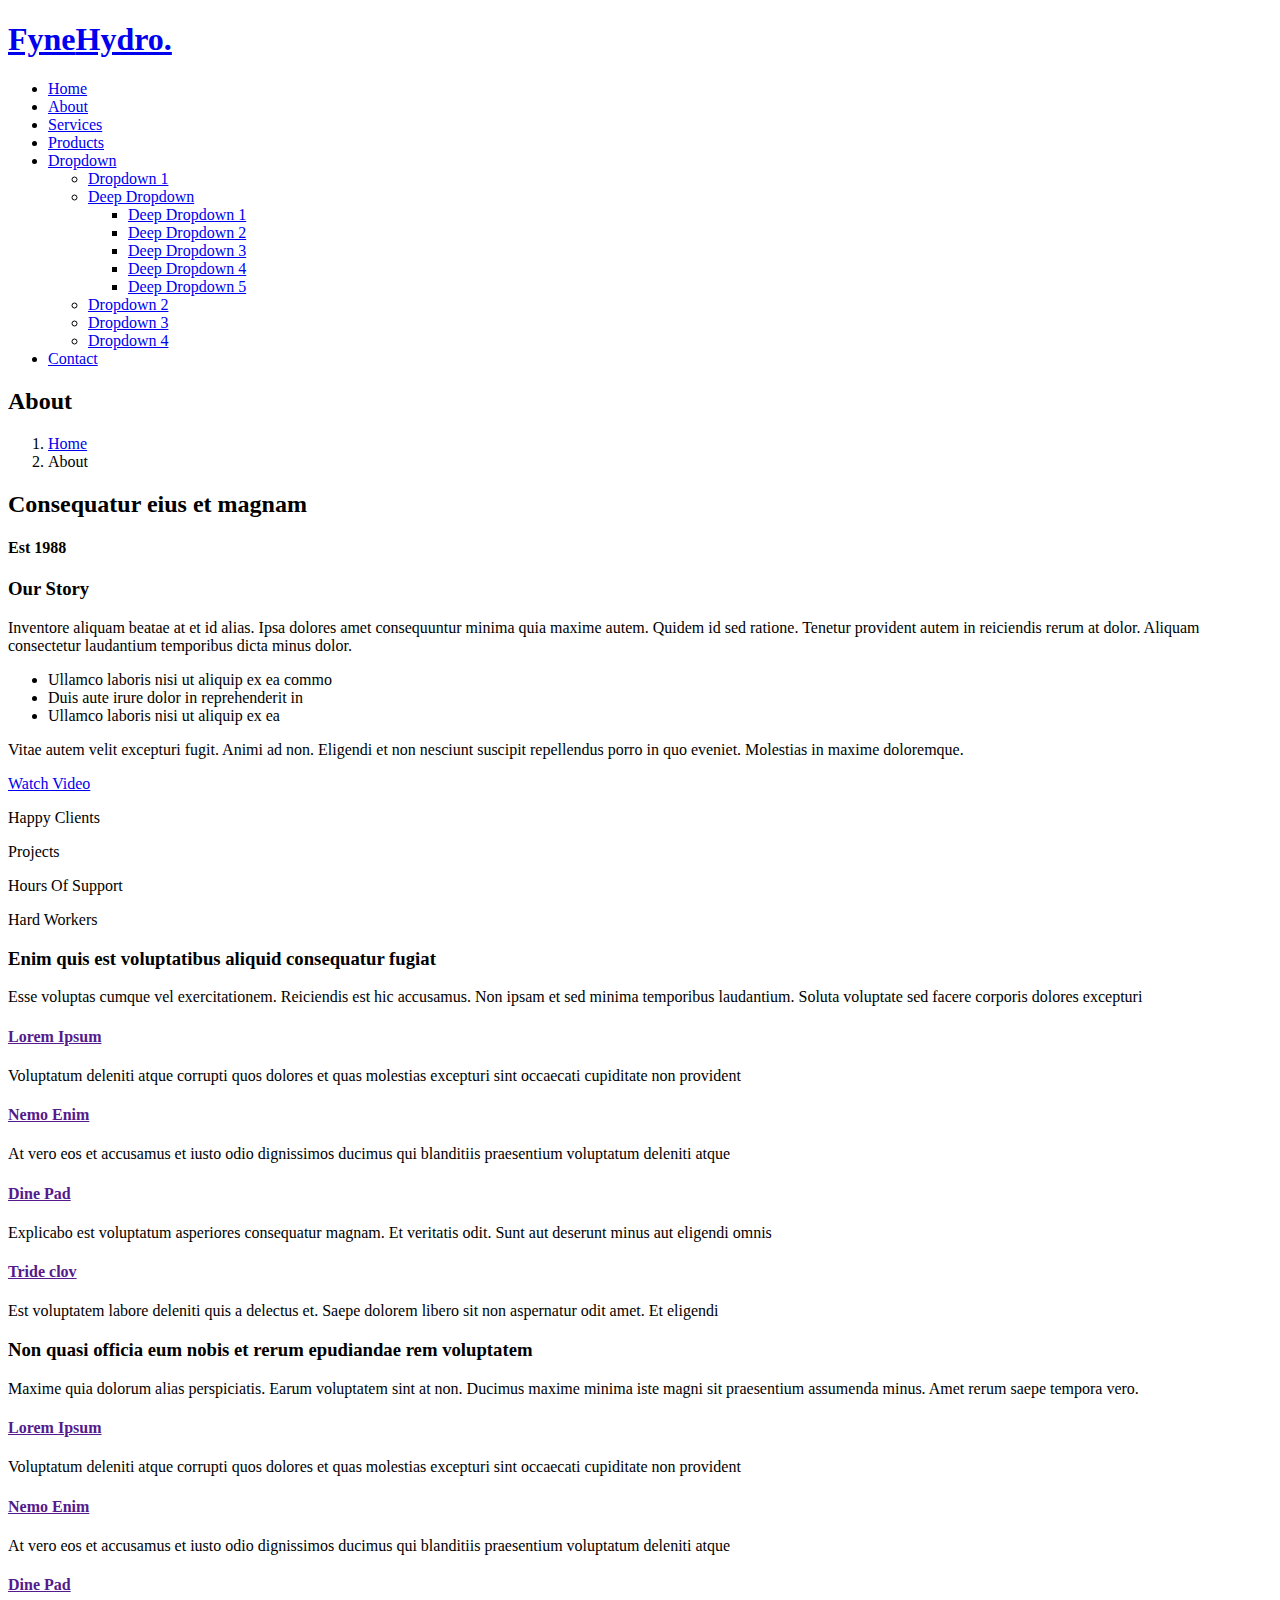
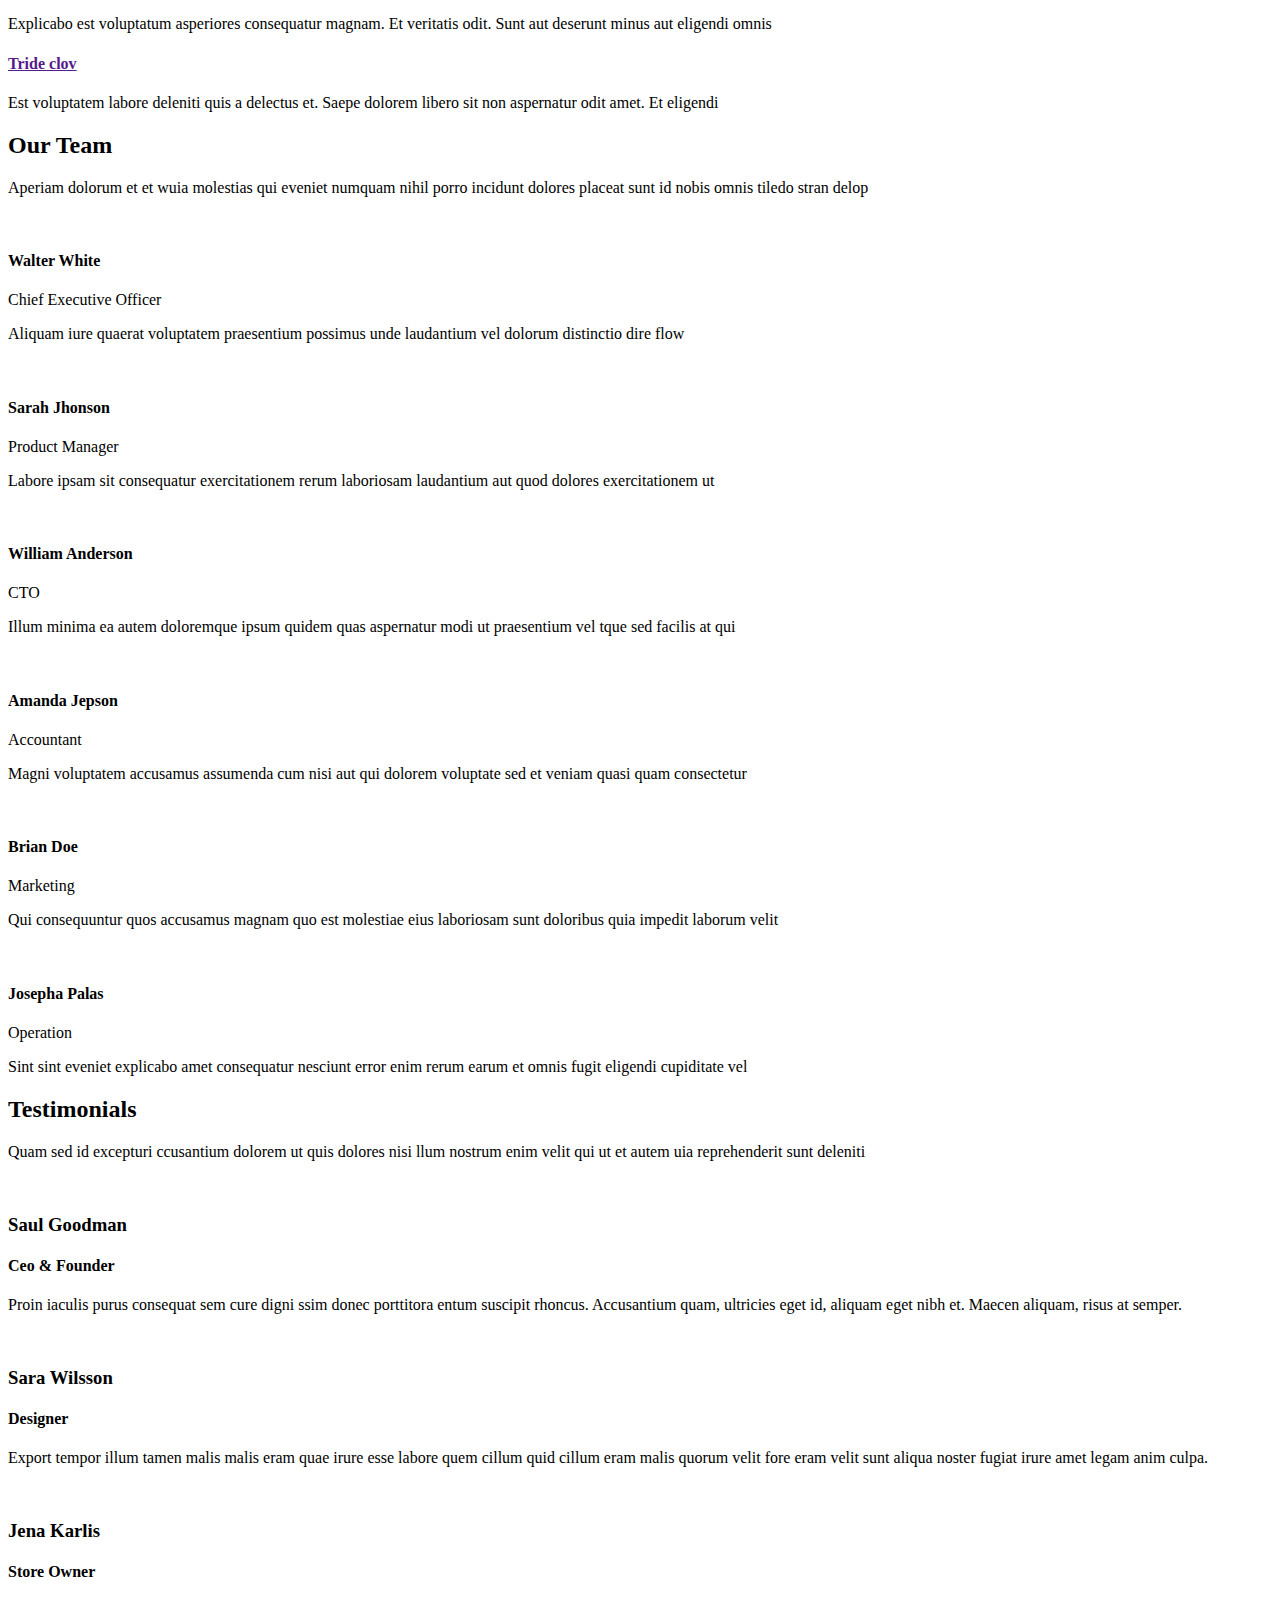
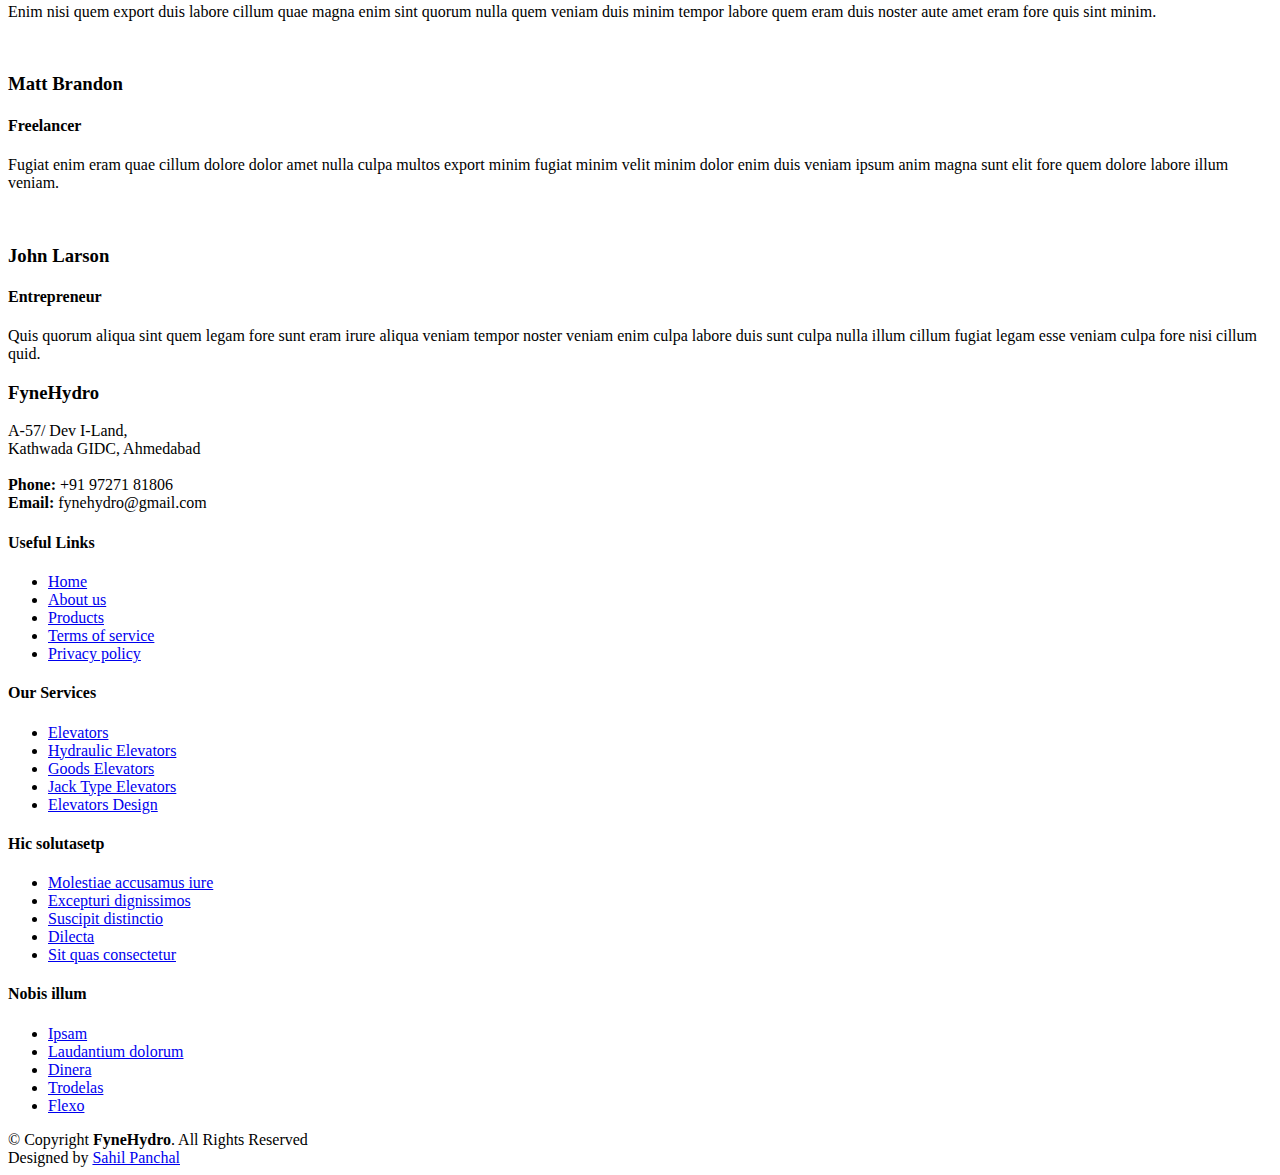
==== about.html @ 953102f5 "Add files via upload" ====
<!DOCTYPE html>
<html lang="en">

<head>
  <meta charset="utf-8">
  <meta content="width=device-width, initial-scale=1.0" name="viewport">

  <title>Fyne Hydro Machinery - About</title>
  <meta content="" name="description">
  <meta content="" name="keywords">

  <!-- Favicons -->
  <link href="assets/img/favicon.png" rel="icon">
  <link href="assets/img/apple-touch-icon.png" rel="apple-touch-icon">

  <!-- Google Fonts -->
  <link rel="preconnect" href="https://fonts.googleapis.com">
  <link rel="preconnect" href="https://fonts.gstatic.com" crossorigin>
  <link href="https://fonts.googleapis.com/css2?family=Open+Sans:ital,wght@0,300;0,400;0,500;0,600;0,700;1,300;1,400;1,600;1,700&family=Roboto:ital,wght@0,300;0,400;0,500;0,600;0,700;1,300;1,400;1,500;1,600;1,700&family=Work+Sans:ital,wght@0,300;0,400;0,500;0,600;0,700;1,300;1,400;1,500;1,600;1,700&display=swap" rel="stylesheet">

  <!-- Vendor CSS Files -->
  <link href="assets/vendor/bootstrap/css/bootstrap.min.css" rel="stylesheet">
  <link href="assets/vendor/bootstrap-icons/bootstrap-icons.css" rel="stylesheet">
  <link href="assets/vendor/fontawesome-free/css/all.min.css" rel="stylesheet">
  <link href="assets/vendor/aos/aos.css" rel="stylesheet">
  <link href="assets/vendor/glightbox/css/glightbox.min.css" rel="stylesheet">
  <link href="assets/vendor/swiper/swiper-bundle.min.css" rel="stylesheet">

  <!-- Template Main CSS File -->
  <link href="assets/css/main.css" rel="stylesheet">

</head>

<body>

  <!-- ======= Header ======= -->
  <header id="header" class="header d-flex align-items-center">
    <div class="container-fluid container-xl d-flex align-items-center justify-content-between">

      <a href="index.html" class="logo d-flex align-items-center">
        <!-- Uncomment the line below if you also wish to use an image logo -->
        <!-- <img src="assets/img/logo.png" alt=""> -->
        <h1>Fyne<span>Hydro.</span></h1>
      </a>

      <i class="mobile-nav-toggle mobile-nav-show bi bi-list"></i>
      <i class="mobile-nav-toggle mobile-nav-hide d-none bi bi-x"></i>
      <nav id="navbar" class="navbar">
        <ul>
          <li><a href="index.html">Home</a></li>
          <li><a href="about.html" class="active">About</a></li>
          <li><a href="services.html">Services</a></li>
          <li><a href="products.html">Products</a></li>
          <!-- <li><a href="blog.html">Blog</a></li> -->
          <li class="dropdown"><a href="#"><span>Dropdown</span> <i class="bi bi-chevron-down dropdown-indicator"></i></a>
            <ul>
              <li><a href="#">Dropdown 1</a></li>
              <li class="dropdown"><a href="#"><span>Deep Dropdown</span> <i class="bi bi-chevron-down dropdown-indicator"></i></a>
                <ul>
                  <li><a href="#">Deep Dropdown 1</a></li>
                  <li><a href="#">Deep Dropdown 2</a></li>
                  <li><a href="#">Deep Dropdown 3</a></li>
                  <li><a href="#">Deep Dropdown 4</a></li>
                  <li><a href="#">Deep Dropdown 5</a></li>
                </ul>
              </li>
              <li><a href="#">Dropdown 2</a></li>
              <li><a href="#">Dropdown 3</a></li>
              <li><a href="#">Dropdown 4</a></li>
            </ul>
          </li>
          <li><a href="contact.html">Contact</a></li>
        </ul>
      </nav><!-- .navbar -->

    </div>
  </header><!-- End Header -->

  <main id="main">

    <!-- ======= Breadcrumbs ======= -->
    <div class="breadcrumbs d-flex align-items-center" style="background-image: url('assets/img/breadcrumbs-bg.jpg');">
      <div class="container position-relative d-flex flex-column align-items-center" data-aos="fade">

        <h2>About</h2>
        <ol>
          <li><a href="index.html">Home</a></li>
          <li>About</li>
        </ol>

      </div>
    </div><!-- End Breadcrumbs -->

    <!-- ======= About Section ======= -->
    <section id="about" class="about">
      <div class="container" data-aos="fade-up">

        <div class="row position-relative">

          <div class="col-lg-7 about-img" style="background-image: url(assets/img/about.jpg);"></div>

          <div class="col-lg-7">
            <h2>Consequatur eius et magnam</h2>
            <div class="our-story">
              <h4>Est 1988</h4>
              <h3>Our Story</h3>
              <p>Inventore aliquam beatae at et id alias. Ipsa dolores amet consequuntur minima quia maxime autem. Quidem id sed ratione. Tenetur provident autem in reiciendis rerum at dolor. Aliquam consectetur laudantium temporibus dicta minus dolor.</p>
              <ul>
                <li><i class="bi bi-check-circle"></i> <span>Ullamco laboris nisi ut aliquip ex ea commo</span></li>
                <li><i class="bi bi-check-circle"></i> <span>Duis aute irure dolor in reprehenderit in</span></li>
                <li><i class="bi bi-check-circle"></i> <span>Ullamco laboris nisi ut aliquip ex ea</span></li>
              </ul>
              <p>Vitae autem velit excepturi fugit. Animi ad non. Eligendi et non nesciunt suscipit repellendus porro in quo eveniet. Molestias in maxime doloremque.</p>

              <div class="watch-video d-flex align-items-center position-relative">
                <i class="bi bi-play-circle"></i>
                <a href="https://www.youtube.com/watch?v=LXb3EKWsInQ" class="glightbox stretched-link">Watch Video</a>
              </div>
            </div>
          </div>

        </div>

      </div>
    </section>
    <!-- End About Section -->

    <!-- ======= Stats Counter Section ======= -->
    <section id="stats-counter" class="stats-counter section-bg">
      <div class="container">

        <div class="row gy-4">

          <div class="col-lg-3 col-md-6">
            <div class="stats-item d-flex align-items-center w-100 h-100">
              <i class="bi bi-emoji-smile color-blue flex-shrink-0"></i>
              <div>
                <span data-purecounter-start="0" data-purecounter-end="232" data-purecounter-duration="1" class="purecounter"></span>
                <p>Happy Clients</p>
              </div>
            </div>
          </div><!-- End Stats Item -->

          <div class="col-lg-3 col-md-6">
            <div class="stats-item d-flex align-items-center w-100 h-100">
              <i class="bi bi-journal-richtext color-orange flex-shrink-0"></i>
              <div>
                <span data-purecounter-start="0" data-purecounter-end="521" data-purecounter-duration="1" class="purecounter"></span>
                <p>Projects</p>
              </div>
            </div>
          </div><!-- End Stats Item -->

          <div class="col-lg-3 col-md-6">
            <div class="stats-item d-flex align-items-center w-100 h-100">
              <i class="bi bi-headset color-green flex-shrink-0"></i>
              <div>
                <span data-purecounter-start="0" data-purecounter-end="1463" data-purecounter-duration="1" class="purecounter"></span>
                <p>Hours Of Support</p>
              </div>
            </div>
          </div><!-- End Stats Item -->

          <div class="col-lg-3 col-md-6">
            <div class="stats-item d-flex align-items-center w-100 h-100">
              <i class="bi bi-people color-pink flex-shrink-0"></i>
              <div>
                <span data-purecounter-start="0" data-purecounter-end="15" data-purecounter-duration="1" class="purecounter"></span>
                <p>Hard Workers</p>
              </div>
            </div>
          </div><!-- End Stats Item -->

        </div>

      </div>
    </section><!-- End Stats Counter Section -->

    <!-- ======= Alt Services Section ======= -->
    <section id="alt-services" class="alt-services">
      <div class="container" data-aos="fade-up">

        <div class="row justify-content-around gy-4">
          <div class="col-lg-6 img-bg" style="background-image: url(assets/img/alt-services.jpg);" data-aos="zoom-in" data-aos-delay="100"></div>

          <div class="col-lg-5 d-flex flex-column justify-content-center">
            <h3>Enim quis est voluptatibus aliquid consequatur fugiat</h3>
            <p>Esse voluptas cumque vel exercitationem. Reiciendis est hic accusamus. Non ipsam et sed minima temporibus laudantium. Soluta voluptate sed facere corporis dolores excepturi</p>

            <div class="icon-box d-flex position-relative" data-aos="fade-up" data-aos-delay="100">
              <i class="bi bi-easel flex-shrink-0"></i>
              <div>
                <h4><a href="" class="stretched-link">Lorem Ipsum</a></h4>
                <p>Voluptatum deleniti atque corrupti quos dolores et quas molestias excepturi sint occaecati cupiditate non provident</p>
              </div>
            </div><!-- End Icon Box -->

            <div class="icon-box d-flex position-relative" data-aos="fade-up" data-aos-delay="200">
              <i class="bi bi-patch-check flex-shrink-0"></i>
              <div>
                <h4><a href="" class="stretched-link">Nemo Enim</a></h4>
                <p>At vero eos et accusamus et iusto odio dignissimos ducimus qui blanditiis praesentium voluptatum deleniti atque</p>
              </div>
            </div><!-- End Icon Box -->

            <div class="icon-box d-flex position-relative" data-aos="fade-up" data-aos-delay="300">
              <i class="bi bi-brightness-high flex-shrink-0"></i>
              <div>
                <h4><a href="" class="stretched-link">Dine Pad</a></h4>
                <p>Explicabo est voluptatum asperiores consequatur magnam. Et veritatis odit. Sunt aut deserunt minus aut eligendi omnis</p>
              </div>
            </div><!-- End Icon Box -->

            <div class="icon-box d-flex position-relative" data-aos="fade-up" data-aos-delay="400">
              <i class="bi bi-brightness-high flex-shrink-0"></i>
              <div>
                <h4><a href="" class="stretched-link">Tride clov</a></h4>
                <p>Est voluptatem labore deleniti quis a delectus et. Saepe dolorem libero sit non aspernatur odit amet. Et eligendi</p>
              </div>
            </div><!-- End Icon Box -->

          </div>
        </div>

      </div>
    </section><!-- End Alt Services Section -->

    <!-- ======= Alt Services Section 2 ======= -->
    <section id="alt-services-2" class="alt-services section-bg">
      <div class="container" data-aos="fade-up">

        <div class="row justify-content-around gy-4">
          <div class="col-lg-5 d-flex flex-column justify-content-center">
            <h3>Non quasi officia eum nobis et rerum epudiandae rem voluptatem</h3>
            <p>Maxime quia dolorum alias perspiciatis. Earum voluptatem sint at non. Ducimus maxime minima iste magni sit praesentium assumenda minus. Amet rerum saepe tempora vero.</p>

            <div class="icon-box d-flex position-relative" data-aos="fade-up" data-aos-delay="100">
              <i class="bi bi-easel flex-shrink-0"></i>
              <div>
                <h4><a href="" class="stretched-link">Lorem Ipsum</a></h4>
                <p>Voluptatum deleniti atque corrupti quos dolores et quas molestias excepturi sint occaecati cupiditate non provident</p>
              </div>
            </div><!-- End Icon Box -->

            <div class="icon-box d-flex position-relative" data-aos="fade-up" data-aos-delay="200">
              <i class="bi bi-patch-check flex-shrink-0"></i>
              <div>
                <h4><a href="" class="stretched-link">Nemo Enim</a></h4>
                <p>At vero eos et accusamus et iusto odio dignissimos ducimus qui blanditiis praesentium voluptatum deleniti atque</p>
              </div>
            </div><!-- End Icon Box -->

            <div class="icon-box d-flex position-relative" data-aos="fade-up" data-aos-delay="300">
              <i class="bi bi-brightness-high flex-shrink-0"></i>
              <div>
                <h4><a href="" class="stretched-link">Dine Pad</a></h4>
                <p>Explicabo est voluptatum asperiores consequatur magnam. Et veritatis odit. Sunt aut deserunt minus aut eligendi omnis</p>
              </div>
            </div><!-- End Icon Box -->

            <div class="icon-box d-flex position-relative" data-aos="fade-up" data-aos-delay="400">
              <i class="bi bi-brightness-high flex-shrink-0"></i>
              <div>
                <h4><a href="" class="stretched-link">Tride clov</a></h4>
                <p>Est voluptatem labore deleniti quis a delectus et. Saepe dolorem libero sit non aspernatur odit amet. Et eligendi</p>
              </div>
            </div><!-- End Icon Box -->
          </div>

          <div class="col-lg-6 img-bg" style="background-image: url(assets/img/alt-services-2.jpg);" data-aos="zoom-in" data-aos-delay="100"></div>
        </div>

      </div>
    </section><!-- End Alt Services Section 2 -->

    <!-- ======= Our Team Section ======= -->
    <section id="team" class="team">
      <div class="container" data-aos="fade-up">

        <div class="section-header">
          <h2>Our Team</h2>
          <p>Aperiam dolorum et et wuia molestias qui eveniet numquam nihil porro incidunt dolores placeat sunt id nobis omnis tiledo stran delop</p>
        </div>

        <div class="row gy-5">

          <div class="col-lg-4 col-md-6 member" data-aos="fade-up" data-aos-delay="100">
            <div class="member-img">
              <img src="assets/img/team/team-1.jpg" class="img-fluid" alt="">
              <div class="social">
                <a href="#"><i class="bi bi-twitter"></i></a>
                <a href="#"><i class="bi bi-facebook"></i></a>
                <a href="#"><i class="bi bi-instagram"></i></a>
                <a href="#"><i class="bi bi-linkedin"></i></a>
              </div>
            </div>
            <div class="member-info text-center">
              <h4>Walter White</h4>
              <span>Chief Executive Officer</span>
              <p>Aliquam iure quaerat voluptatem praesentium possimus unde laudantium vel dolorum distinctio dire flow</p>
            </div>
          </div><!-- End Team Member -->

          <div class="col-lg-4 col-md-6 member" data-aos="fade-up" data-aos-delay="200">
            <div class="member-img">
              <img src="assets/img/team/team-2.jpg" class="img-fluid" alt="">
              <div class="social">
                <a href="#"><i class="bi bi-twitter"></i></a>
                <a href="#"><i class="bi bi-facebook"></i></a>
                <a href="#"><i class="bi bi-instagram"></i></a>
                <a href="#"><i class="bi bi-linkedin"></i></a>
              </div>
            </div>
            <div class="member-info text-center">
              <h4>Sarah Jhonson</h4>
              <span>Product Manager</span>
              <p>Labore ipsam sit consequatur exercitationem rerum laboriosam laudantium aut quod dolores exercitationem ut</p>
            </div>
          </div><!-- End Team Member -->

          <div class="col-lg-4 col-md-6 member" data-aos="fade-up" data-aos-delay="300">
            <div class="member-img">
              <img src="assets/img/team/team-3.jpg" class="img-fluid" alt="">
              <div class="social">
                <a href="#"><i class="bi bi-twitter"></i></a>
                <a href="#"><i class="bi bi-facebook"></i></a>
                <a href="#"><i class="bi bi-instagram"></i></a>
                <a href="#"><i class="bi bi-linkedin"></i></a>
              </div>
            </div>
            <div class="member-info text-center">
              <h4>William Anderson</h4>
              <span>CTO</span>
              <p>Illum minima ea autem doloremque ipsum quidem quas aspernatur modi ut praesentium vel tque sed facilis at qui</p>
            </div>
          </div><!-- End Team Member -->

          <div class="col-lg-4 col-md-6 member" data-aos="fade-up" data-aos-delay="400">
            <div class="member-img">
              <img src="assets/img/team/team-4.jpg" class="img-fluid" alt="">
              <div class="social">
                <a href="#"><i class="bi bi-twitter"></i></a>
                <a href="#"><i class="bi bi-facebook"></i></a>
                <a href="#"><i class="bi bi-instagram"></i></a>
                <a href="#"><i class="bi bi-linkedin"></i></a>
              </div>
            </div>
            <div class="member-info text-center">
              <h4>Amanda Jepson</h4>
              <span>Accountant</span>
              <p>Magni voluptatem accusamus assumenda cum nisi aut qui dolorem voluptate sed et veniam quasi quam consectetur</p>
            </div>
          </div><!-- End Team Member -->

          <div class="col-lg-4 col-md-6 member" data-aos="fade-up" data-aos-delay="500">
            <div class="member-img">
              <img src="assets/img/team/team-5.jpg" class="img-fluid" alt="">
              <div class="social">
                <a href="#"><i class="bi bi-twitter"></i></a>
                <a href="#"><i class="bi bi-facebook"></i></a>
                <a href="#"><i class="bi bi-instagram"></i></a>
                <a href="#"><i class="bi bi-linkedin"></i></a>
              </div>
            </div>
            <div class="member-info text-center">
              <h4>Brian Doe</h4>
              <span>Marketing</span>
              <p>Qui consequuntur quos accusamus magnam quo est molestiae eius laboriosam sunt doloribus quia impedit laborum velit</p>
            </div>
          </div><!-- End Team Member -->

          <div class="col-lg-4 col-md-6 member" data-aos="fade-up" data-aos-delay="600">
            <div class="member-img">
              <img src="assets/img/team/team-6.jpg" class="img-fluid" alt="">
              <div class="social">
                <a href="#"><i class="bi bi-twitter"></i></a>
                <a href="#"><i class="bi bi-facebook"></i></a>
                <a href="#"><i class="bi bi-instagram"></i></a>
                <a href="#"><i class="bi bi-linkedin"></i></a>
              </div>
            </div>
            <div class="member-info text-center">
              <h4>Josepha Palas</h4>
              <span>Operation</span>
              <p>Sint sint eveniet explicabo amet consequatur nesciunt error enim rerum earum et omnis fugit eligendi cupiditate vel</p>
            </div>
          </div><!-- End Team Member -->

        </div>

      </div>
    </section><!-- End Our Team Section -->

    <!-- ======= Testimonials Section ======= -->
    <section id="testimonials" class="testimonials section-bg">
      <div class="container" data-aos="fade-up">

        <div class="section-header">
          <h2>Testimonials</h2>
          <p>Quam sed id excepturi ccusantium dolorem ut quis dolores nisi llum nostrum enim velit qui ut et autem uia reprehenderit sunt deleniti</p>
        </div>

        <div class="slides-2 swiper">
          <div class="swiper-wrapper">

            <div class="swiper-slide">
              <div class="testimonial-wrap">
                <div class="testimonial-item">
                  <img src="assets/img/testimonials/testimonials-1.jpg" class="testimonial-img" alt="">
                  <h3>Saul Goodman</h3>
                  <h4>Ceo &amp; Founder</h4>
                  <div class="stars">
                    <i class="bi bi-star-fill"></i><i class="bi bi-star-fill"></i><i class="bi bi-star-fill"></i><i class="bi bi-star-fill"></i><i class="bi bi-star-fill"></i>
                  </div>
                  <p>
                    <i class="bi bi-quote quote-icon-left"></i>
                    Proin iaculis purus consequat sem cure digni ssim donec porttitora entum suscipit rhoncus. Accusantium quam, ultricies eget id, aliquam eget nibh et. Maecen aliquam, risus at semper.
                    <i class="bi bi-quote quote-icon-right"></i>
                  </p>
                </div>
              </div>
            </div><!-- End testimonial item -->

            <div class="swiper-slide">
              <div class="testimonial-wrap">
                <div class="testimonial-item">
                  <img src="assets/img/testimonials/testimonials-2.jpg" class="testimonial-img" alt="">
                  <h3>Sara Wilsson</h3>
                  <h4>Designer</h4>
                  <div class="stars">
                    <i class="bi bi-star-fill"></i><i class="bi bi-star-fill"></i><i class="bi bi-star-fill"></i><i class="bi bi-star-fill"></i><i class="bi bi-star-fill"></i>
                  </div>
                  <p>
                    <i class="bi bi-quote quote-icon-left"></i>
                    Export tempor illum tamen malis malis eram quae irure esse labore quem cillum quid cillum eram malis quorum velit fore eram velit sunt aliqua noster fugiat irure amet legam anim culpa.
                    <i class="bi bi-quote quote-icon-right"></i>
                  </p>
                </div>
              </div>
            </div><!-- End testimonial item -->

            <div class="swiper-slide">
              <div class="testimonial-wrap">
                <div class="testimonial-item">
                  <img src="assets/img/testimonials/testimonials-3.jpg" class="testimonial-img" alt="">
                  <h3>Jena Karlis</h3>
                  <h4>Store Owner</h4>
                  <div class="stars">
                    <i class="bi bi-star-fill"></i><i class="bi bi-star-fill"></i><i class="bi bi-star-fill"></i><i class="bi bi-star-fill"></i><i class="bi bi-star-fill"></i>
                  </div>
                  <p>
                    <i class="bi bi-quote quote-icon-left"></i>
                    Enim nisi quem export duis labore cillum quae magna enim sint quorum nulla quem veniam duis minim tempor labore quem eram duis noster aute amet eram fore quis sint minim.
                    <i class="bi bi-quote quote-icon-right"></i>
                  </p>
                </div>
              </div>
            </div><!-- End testimonial item -->

            <div class="swiper-slide">
              <div class="testimonial-wrap">
                <div class="testimonial-item">
                  <img src="assets/img/testimonials/testimonials-4.jpg" class="testimonial-img" alt="">
                  <h3>Matt Brandon</h3>
                  <h4>Freelancer</h4>
                  <div class="stars">
                    <i class="bi bi-star-fill"></i><i class="bi bi-star-fill"></i><i class="bi bi-star-fill"></i><i class="bi bi-star-fill"></i><i class="bi bi-star-fill"></i>
                  </div>
                  <p>
                    <i class="bi bi-quote quote-icon-left"></i>
                    Fugiat enim eram quae cillum dolore dolor amet nulla culpa multos export minim fugiat minim velit minim dolor enim duis veniam ipsum anim magna sunt elit fore quem dolore labore illum veniam.
                    <i class="bi bi-quote quote-icon-right"></i>
                  </p>
                </div>
              </div>
            </div><!-- End testimonial item -->

            <div class="swiper-slide">
              <div class="testimonial-wrap">
                <div class="testimonial-item">
                  <img src="assets/img/testimonials/testimonials-5.jpg" class="testimonial-img" alt="">
                  <h3>John Larson</h3>
                  <h4>Entrepreneur</h4>
                  <div class="stars">
                    <i class="bi bi-star-fill"></i><i class="bi bi-star-fill"></i><i class="bi bi-star-fill"></i><i class="bi bi-star-fill"></i><i class="bi bi-star-fill"></i>
                  </div>
                  <p>
                    <i class="bi bi-quote quote-icon-left"></i>
                    Quis quorum aliqua sint quem legam fore sunt eram irure aliqua veniam tempor noster veniam enim culpa labore duis sunt culpa nulla illum cillum fugiat legam esse veniam culpa fore nisi cillum quid.
                    <i class="bi bi-quote quote-icon-right"></i>
                  </p>
                </div>
              </div>
            </div><!-- End testimonial item -->

          </div>
          <div class="swiper-pagination"></div>
        </div>

      </div>
    </section><!-- End Testimonials Section -->

  </main><!-- End #main -->

  <!-- ======= Footer ======= -->
  <footer id="footer" class="footer">

    <div class="footer-content position-relative">
      <div class="container">
        <div class="row">

          <div class="col-lg-4 col-md-6">
            <div class="footer-info">
              <h3>FyneHydro</h3>
              <p>
                A-57/ Dev I-Land, <br>
                Kathwada GIDC, Ahmedabad<br><br>
                <strong>Phone:</strong> +91 97271 81806<br>
                <strong>Email:</strong> fynehydro@gmail.com<br>
              </p>
              <div class="social-links d-flex mt-3">
                <a href="#" class="d-flex align-items-center justify-content-center"><i class="bi bi-twitter"></i></a>
                <a href="#" class="d-flex align-items-center justify-content-center"><i class="bi bi-facebook"></i></a>
                <a href="https://www.instagram.com/fyne.hydro/" class="d-flex align-items-center justify-content-center"><i class="bi bi-instagram"></i></a>
                <a href="#" class="d-flex align-items-center justify-content-center"><i class="bi bi-linkedin"></i></a>
              </div>
            </div>
          </div><!-- End footer info column-->

          <div class="col-lg-2 col-md-3 footer-links">
            <h4>Useful Links</h4>
            <ul>
              <li><a href="#">Home</a></li>
              <li><a href="#">About us</a></li>
              <li><a href="#">Products</a></li>
              <li><a href="#">Terms of service</a></li>
              <li><a href="#">Privacy policy</a></li>
            </ul>
          </div><!-- End footer links column-->

          <div class="col-lg-2 col-md-3 footer-links">
            <h4>Our Services</h4>
            <ul>
              <li><a href="#">Elevators</a></li>
              <li><a href="#">Hydraulic Elevators</a></li>
              <li><a href="#">Goods Elevators</a></li>
              <li><a href="#">Jack Type Elevators</a></li>
              <li><a href="#">Elevators Design</a></li>
            </ul>
          </div><!-- End footer links column-->

          <div class="col-lg-2 col-md-3 footer-links">
            <h4>Hic solutasetp</h4>
            <ul>
              <li><a href="#">Molestiae accusamus iure</a></li>
              <li><a href="#">Excepturi dignissimos</a></li>
              <li><a href="#">Suscipit distinctio</a></li>
              <li><a href="#">Dilecta</a></li>
              <li><a href="#">Sit quas consectetur</a></li>
            </ul>
          </div><!-- End footer links column-->

          <div class="col-lg-2 col-md-3 footer-links">
            <h4>Nobis illum</h4>
            <ul>
              <li><a href="#">Ipsam</a></li>
              <li><a href="#">Laudantium dolorum</a></li>
              <li><a href="#">Dinera</a></li>
              <li><a href="#">Trodelas</a></li>
              <li><a href="#">Flexo</a></li>
            </ul>
          </div><!-- End footer links column-->

        </div>
      </div>
    </div>

    <div class="footer-legal text-center position-relative">
      <div class="container">
        <div class="copyright">
          &copy; Copyright <strong><span>FyneHydro</span></strong>. All Rights Reserved
        </div>
        <div class="credits">
          <!-- All the links in the footer should remain intact. -->
          <!-- You can delete the links only if you purchased the pro version. -->
          <!-- Licensing information: https://bootstrapmade.com/license/ -->
          <!-- Purchase the pro version with working PHP/AJAX contact form: https://bootstrapmade.com/FyneHydro-bootstrap-construction-website-template/ -->
          Designed by <a href="#">Sahil Panchal</a>
        </div>
      </div>
    </div>

  </footer>
  <!-- End Footer -->

  <a href="#" class="scroll-top d-flex align-items-center justify-content-center"><i class="bi bi-arrow-up-short"></i></a>

  <div id="preloader"></div>

  <!-- Vendor JS Files -->
  <script src="assets/vendor/bootstrap/js/bootstrap.bundle.min.js"></script>
  <script src="assets/vendor/aos/aos.js"></script>
  <script src="assets/vendor/glightbox/js/glightbox.min.js"></script>
  <script src="assets/vendor/isotope-layout/isotope.pkgd.min.js"></script>
  <script src="assets/vendor/swiper/swiper-bundle.min.js"></script>
  <script src="assets/vendor/purecounter/purecounter_vanilla.js"></script>
  <script src="assets/vendor/php-email-form/validate.js"></script>

  <!-- Template Main JS File -->
  <script src="assets/js/main.js"></script>

</body>

</html>
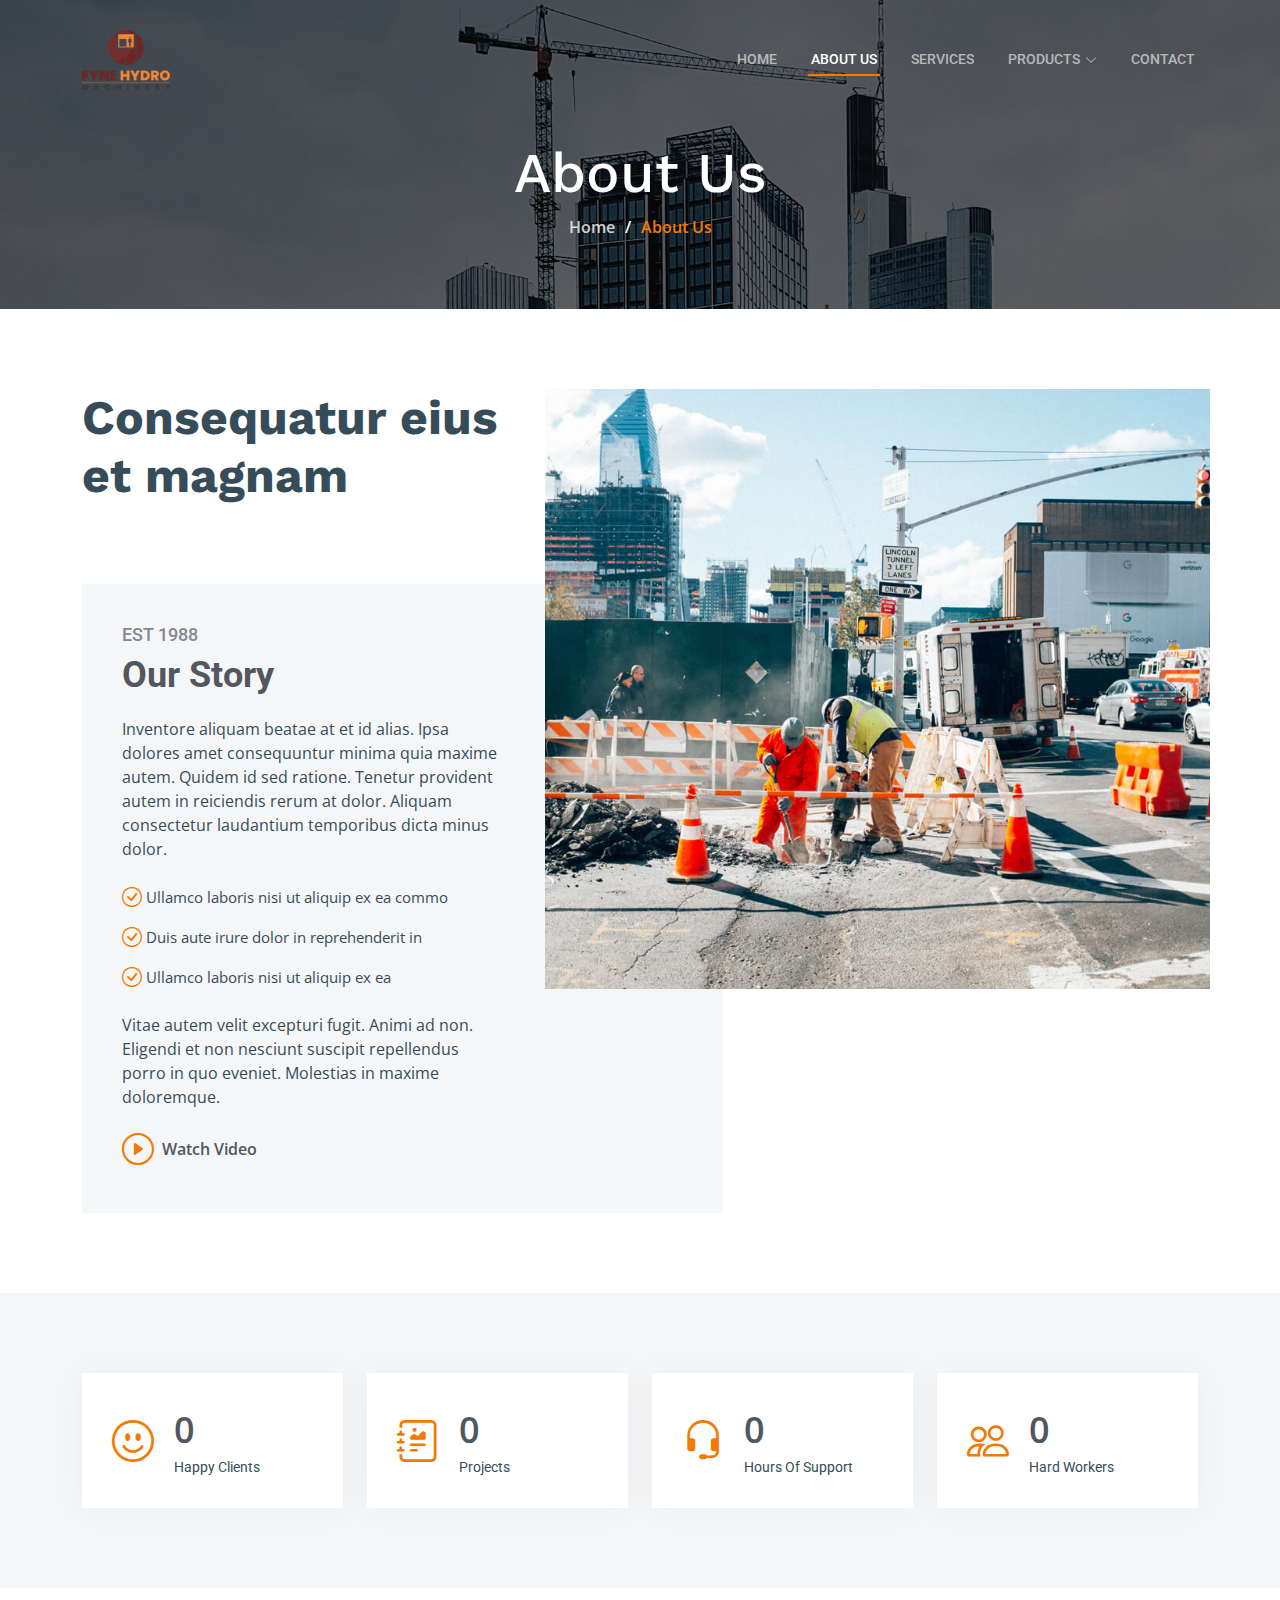
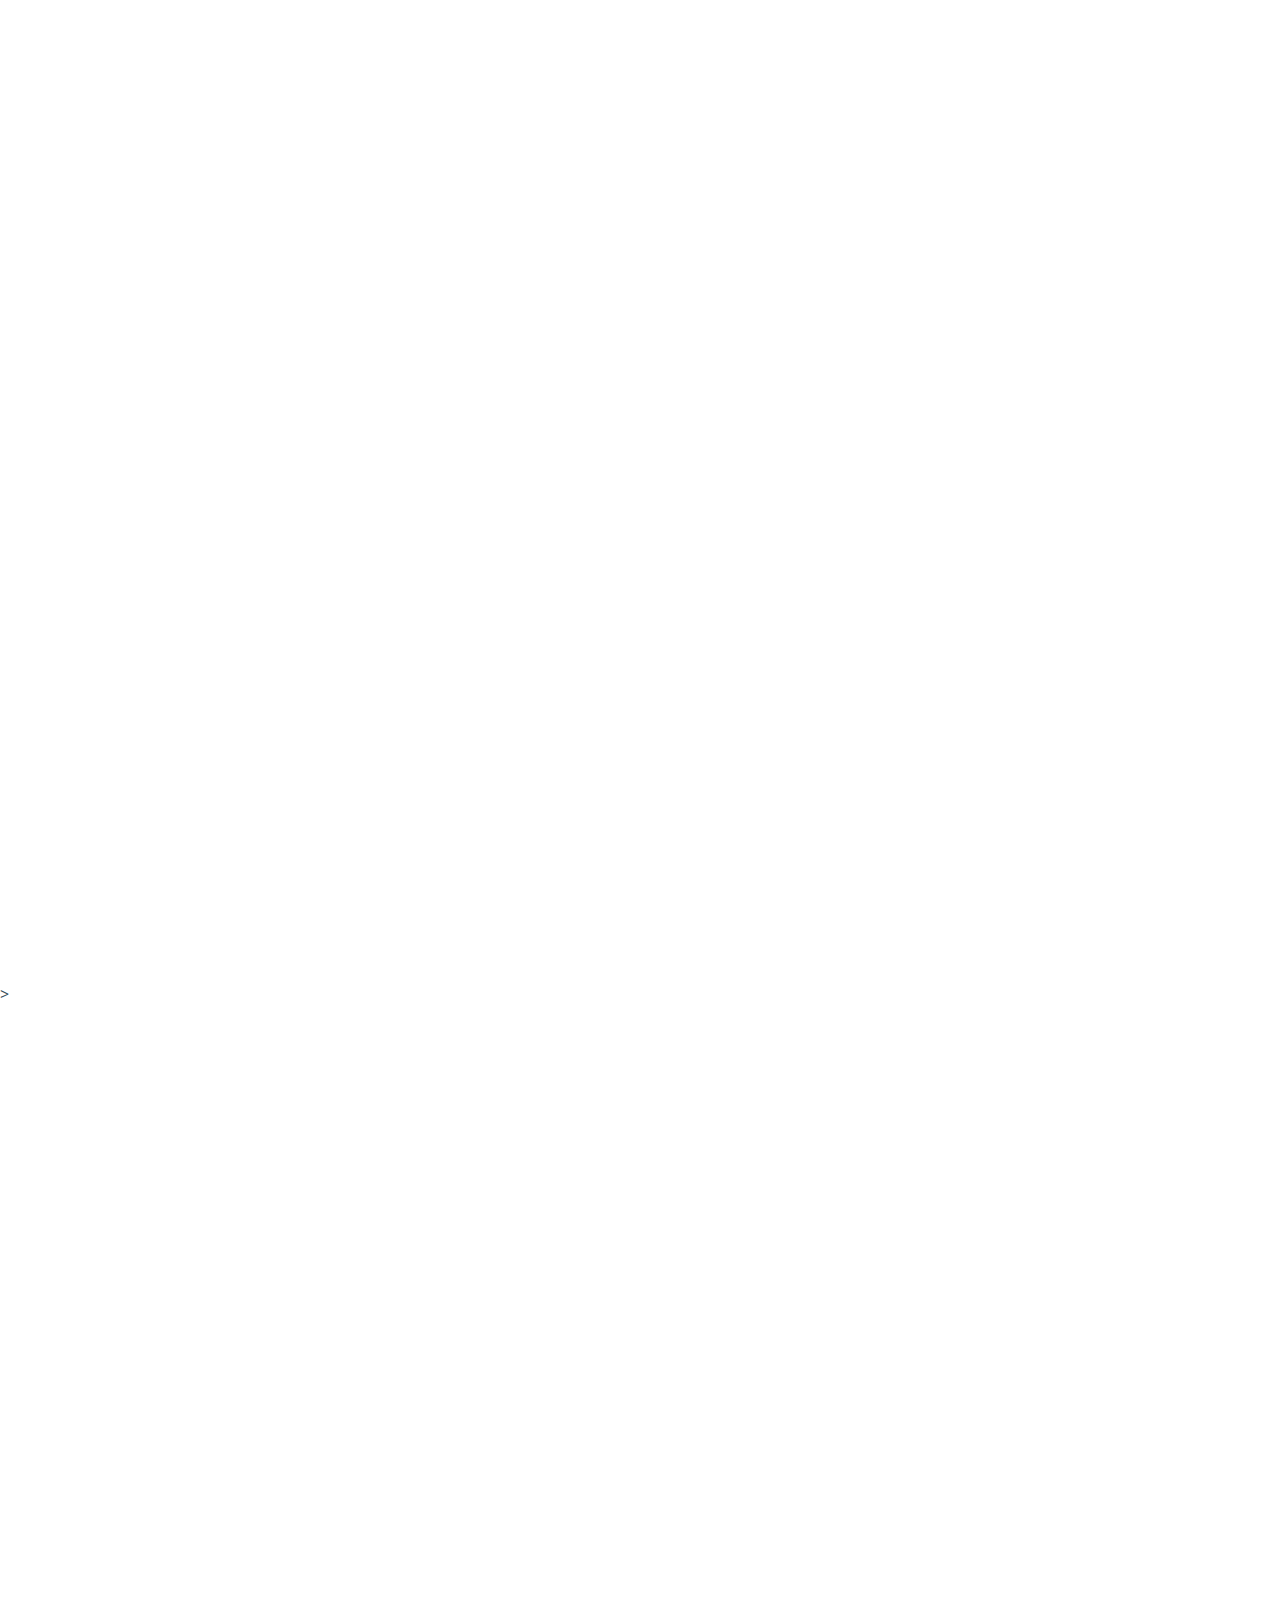
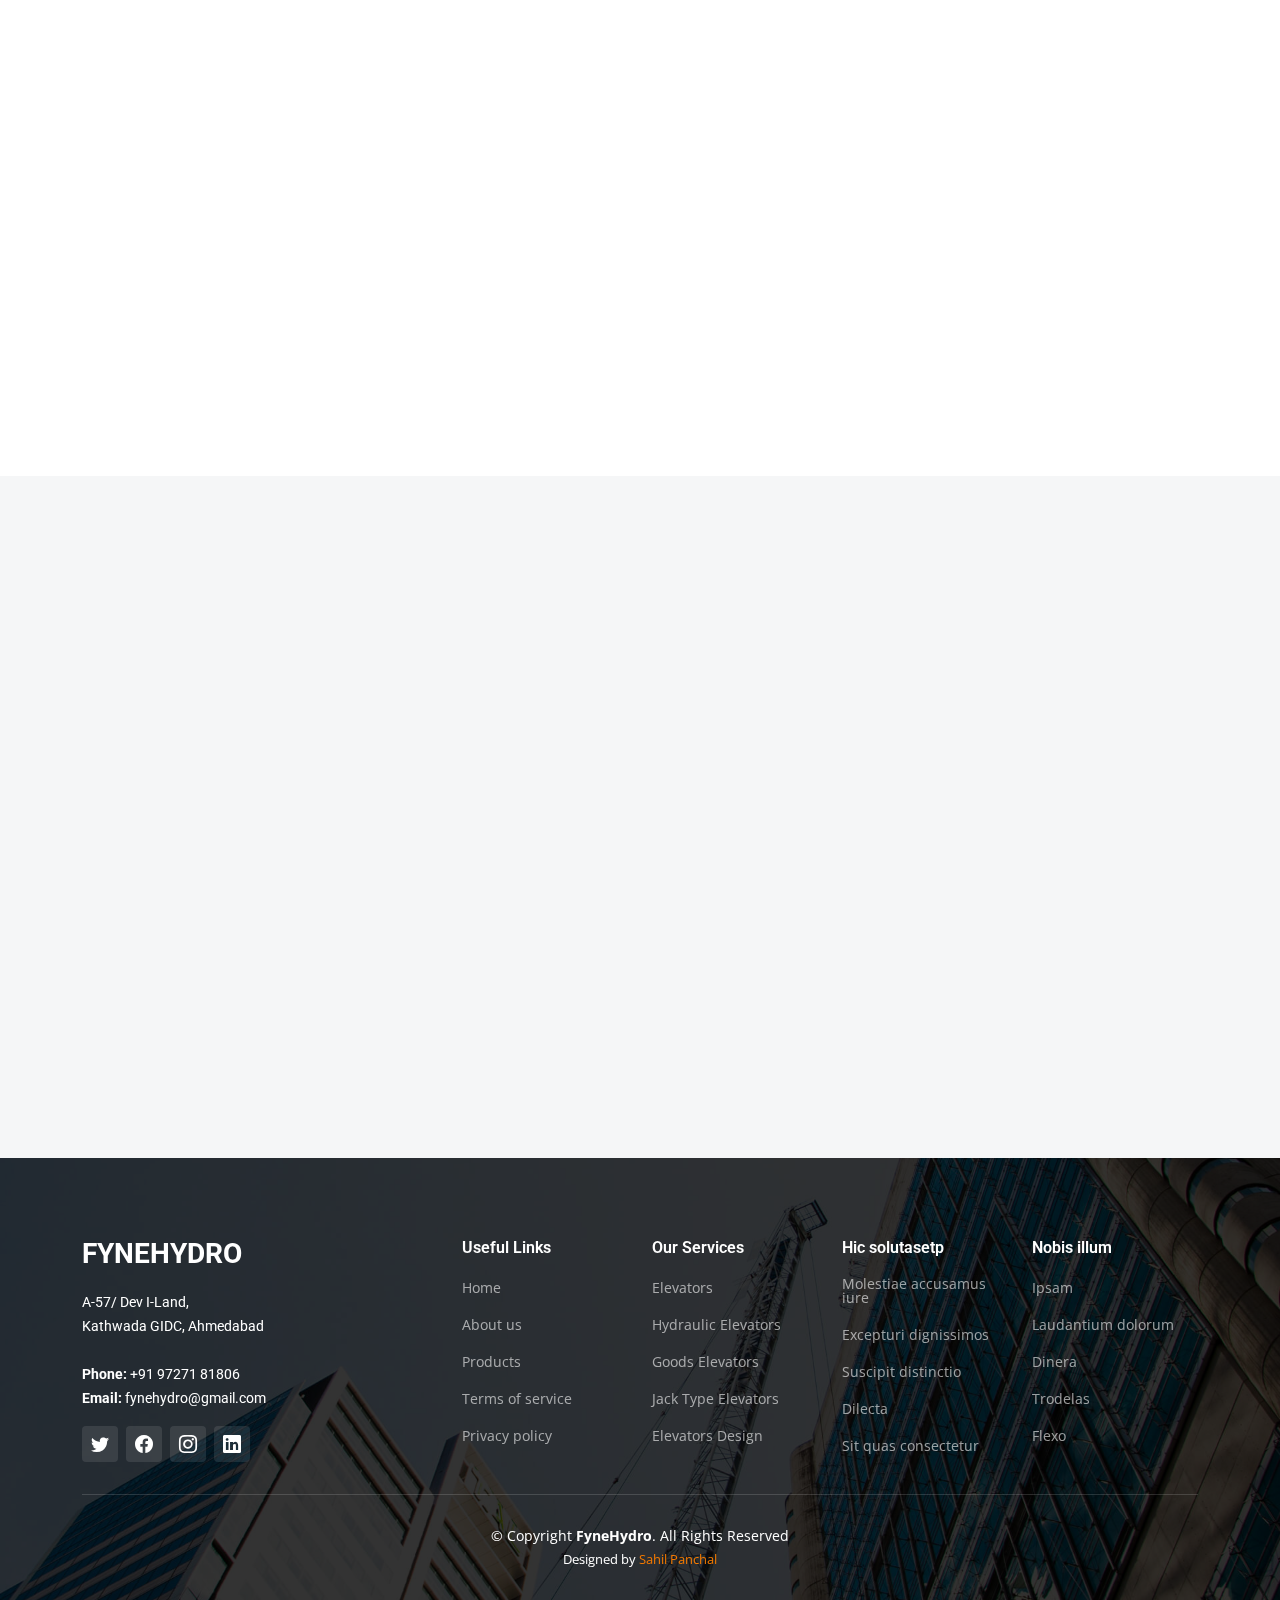
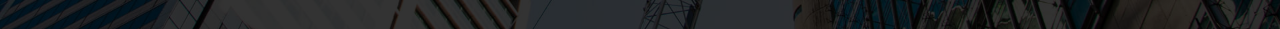
==== commit d08ad3f4: "Add files via upload" ====
--- a/about.html
+++ b/about.html
@@ -5,7 +5,7 @@
   <meta charset="utf-8">
   <meta content="width=device-width, initial-scale=1.0" name="viewport">
 
-  <title>Fyne Hydro Machinery - About</title>
+  <title>Fyne Hydro Machinery-About Us</title>
   <meta content="" name="description">
   <meta content="" name="keywords">
 
@@ -39,8 +39,8 @@
 
       <a href="index.html" class="logo d-flex align-items-center">
         <!-- Uncomment the line below if you also wish to use an image logo -->
-        <!-- <img src="assets/img/logo.png" alt=""> -->
-        <h1>Fyne<span>Hydro.</span></h1>
+        <img src="assets/img/logo.png" alt="">
+        <!-- <h1>Fyne<span>Hydro.</span></h1> -->
       </a>
 
       <i class="mobile-nav-toggle mobile-nav-show bi bi-list"></i>
@@ -48,27 +48,27 @@
       <nav id="navbar" class="navbar">
         <ul>
           <li><a href="index.html">Home</a></li>
-          <li><a href="about.html" class="active">About</a></li>
+          <li><a href="about.html" class="active">About Us</a></li>
           <li><a href="services.html">Services</a></li>
-          <li><a href="products.html">Products</a></li>
           <!-- <li><a href="blog.html">Blog</a></li> -->
-          <li class="dropdown"><a href="#"><span>Dropdown</span> <i class="bi bi-chevron-down dropdown-indicator"></i></a>
+          <li class="dropdown"><a href="products.html"><span>Products</span> <i class="bi bi-chevron-down dropdown-indicator"></i></a>
             <ul>
-              <li><a href="#">Dropdown 1</a></li>
-              <li class="dropdown"><a href="#"><span>Deep Dropdown</span> <i class="bi bi-chevron-down dropdown-indicator"></i></a>
+              <li class="dropdown"><a href="#"><span>Elevators</span> <i class="bi bi-chevron-down dropdown-indicator"></i></a>
                 <ul>
-                  <li><a href="#">Deep Dropdown 1</a></li>
-                  <li><a href="#">Deep Dropdown 2</a></li>
-                  <li><a href="#">Deep Dropdown 3</a></li>
-                  <li><a href="#">Deep Dropdown 4</a></li>
-                  <li><a href="#">Deep Dropdown 5</a></li>
+                  <li><a href="#">Hydraulic Elevators</a></li>
+                  <li><a href="#">Goods Elevators</a></li>
+                  <li><a href="#">Jack Type Elevators</a></li>
+                  <li><a href="#">Smart Elevators</a></li>
+                  <li><a href="#">Elevators</a></li>
                 </ul>
               </li>
-              <li><a href="#">Dropdown 2</a></li>
-              <li><a href="#">Dropdown 3</a></li>
-              <li><a href="#">Dropdown 4</a></li>
+              <li><a href="#">Escalators</a></li>
+              <li><a href="#">Car Parking</a></li>
+              <li><a href="#">Design</a></li>
+              <li><a href="#">Components</a></li>
             </ul>
           </li>
+          <!-- <li><a href="index.html">Quality</a></li> -->
           <li><a href="contact.html">Contact</a></li>
         </ul>
       </nav><!-- .navbar -->
@@ -82,10 +82,10 @@
     <div class="breadcrumbs d-flex align-items-center" style="background-image: url('assets/img/breadcrumbs-bg.jpg');">
       <div class="container position-relative d-flex flex-column align-items-center" data-aos="fade">
 
-        <h2>About</h2>
+        <h2>About Us</h2>
         <ol>
           <li><a href="index.html">Home</a></li>
-          <li>About</li>
+          <li>About Us</li>
         </ol>
 
       </div>
@@ -114,7 +114,7 @@
 
               <div class="watch-video d-flex align-items-center position-relative">
                 <i class="bi bi-play-circle"></i>
-                <a href="https://www.youtube.com/watch?v=LXb3EKWsInQ" class="glightbox stretched-link">Watch Video</a>
+                <a href="https://youtu.be/e0eJhBhlxBU?si=n39_levm_AmnZsi-" class="glightbox stretched-link">Watch Video</a>
               </div>
             </div>
           </div>
@@ -226,7 +226,7 @@
     </section><!-- End Alt Services Section -->
 
     <!-- ======= Alt Services Section 2 ======= -->
-    <section id="alt-services-2" class="alt-services section-bg">
+    <!-- <section id="alt-services-2" class="alt-services section-bg">
       <div class="container" data-aos="fade-up">
 
         <div class="row justify-content-around gy-4">
@@ -240,38 +240,47 @@
                 <h4><a href="" class="stretched-link">Lorem Ipsum</a></h4>
                 <p>Voluptatum deleniti atque corrupti quos dolores et quas molestias excepturi sint occaecati cupiditate non provident</p>
               </div>
-            </div><!-- End Icon Box -->
-
-            <div class="icon-box d-flex position-relative" data-aos="fade-up" data-aos-delay="200">
+            </div> -->
+            <!-- End Icon Box -->
+
+            <!-- <div class="icon-box d-flex position-relative" data-aos="fade-up" data-aos-delay="200">
               <i class="bi bi-patch-check flex-shrink-0"></i>
               <div>
                 <h4><a href="" class="stretched-link">Nemo Enim</a></h4>
                 <p>At vero eos et accusamus et iusto odio dignissimos ducimus qui blanditiis praesentium voluptatum deleniti atque</p>
               </div>
-            </div><!-- End Icon Box -->
-
-            <div class="icon-box d-flex position-relative" data-aos="fade-up" data-aos-delay="300">
+            </div> -->
+            
+            <!-- End Icon Box -->
+
+            <!-- <div class="icon-box d-flex position-relative" data-aos="fade-up" data-aos-delay="300">
               <i class="bi bi-brightness-high flex-shrink-0"></i>
               <div>
                 <h4><a href="" class="stretched-link">Dine Pad</a></h4>
                 <p>Explicabo est voluptatum asperiores consequatur magnam. Et veritatis odit. Sunt aut deserunt minus aut eligendi omnis</p>
               </div>
-            </div><!-- End Icon Box -->
-
-            <div class="icon-box d-flex position-relative" data-aos="fade-up" data-aos-delay="400">
+            </div> -->
+            
+            <!-- End Icon Box -->
+
+            <!-- <div class="icon-box d-flex position-relative" data-aos="fade-up" data-aos-delay="400">
               <i class="bi bi-brightness-high flex-shrink-0"></i>
               <div>
                 <h4><a href="" class="stretched-link">Tride clov</a></h4>
                 <p>Est voluptatem labore deleniti quis a delectus et. Saepe dolorem libero sit non aspernatur odit amet. Et eligendi</p>
               </div>
-            </div><!-- End Icon Box -->
-          </div>
+            </div> -->
+            
+            <!-- End Icon Box -->
+          <!-- </div>
 
           <div class="col-lg-6 img-bg" style="background-image: url(assets/img/alt-services-2.jpg);" data-aos="zoom-in" data-aos-delay="100"></div>
         </div>
 
       </div>
-    </section><!-- End Alt Services Section 2 -->
+    </section -->
+    
+    ><!-- End Alt Services Section 2 -->
 
     <!-- ======= Our Team Section ======= -->
     <section id="team" class="team">
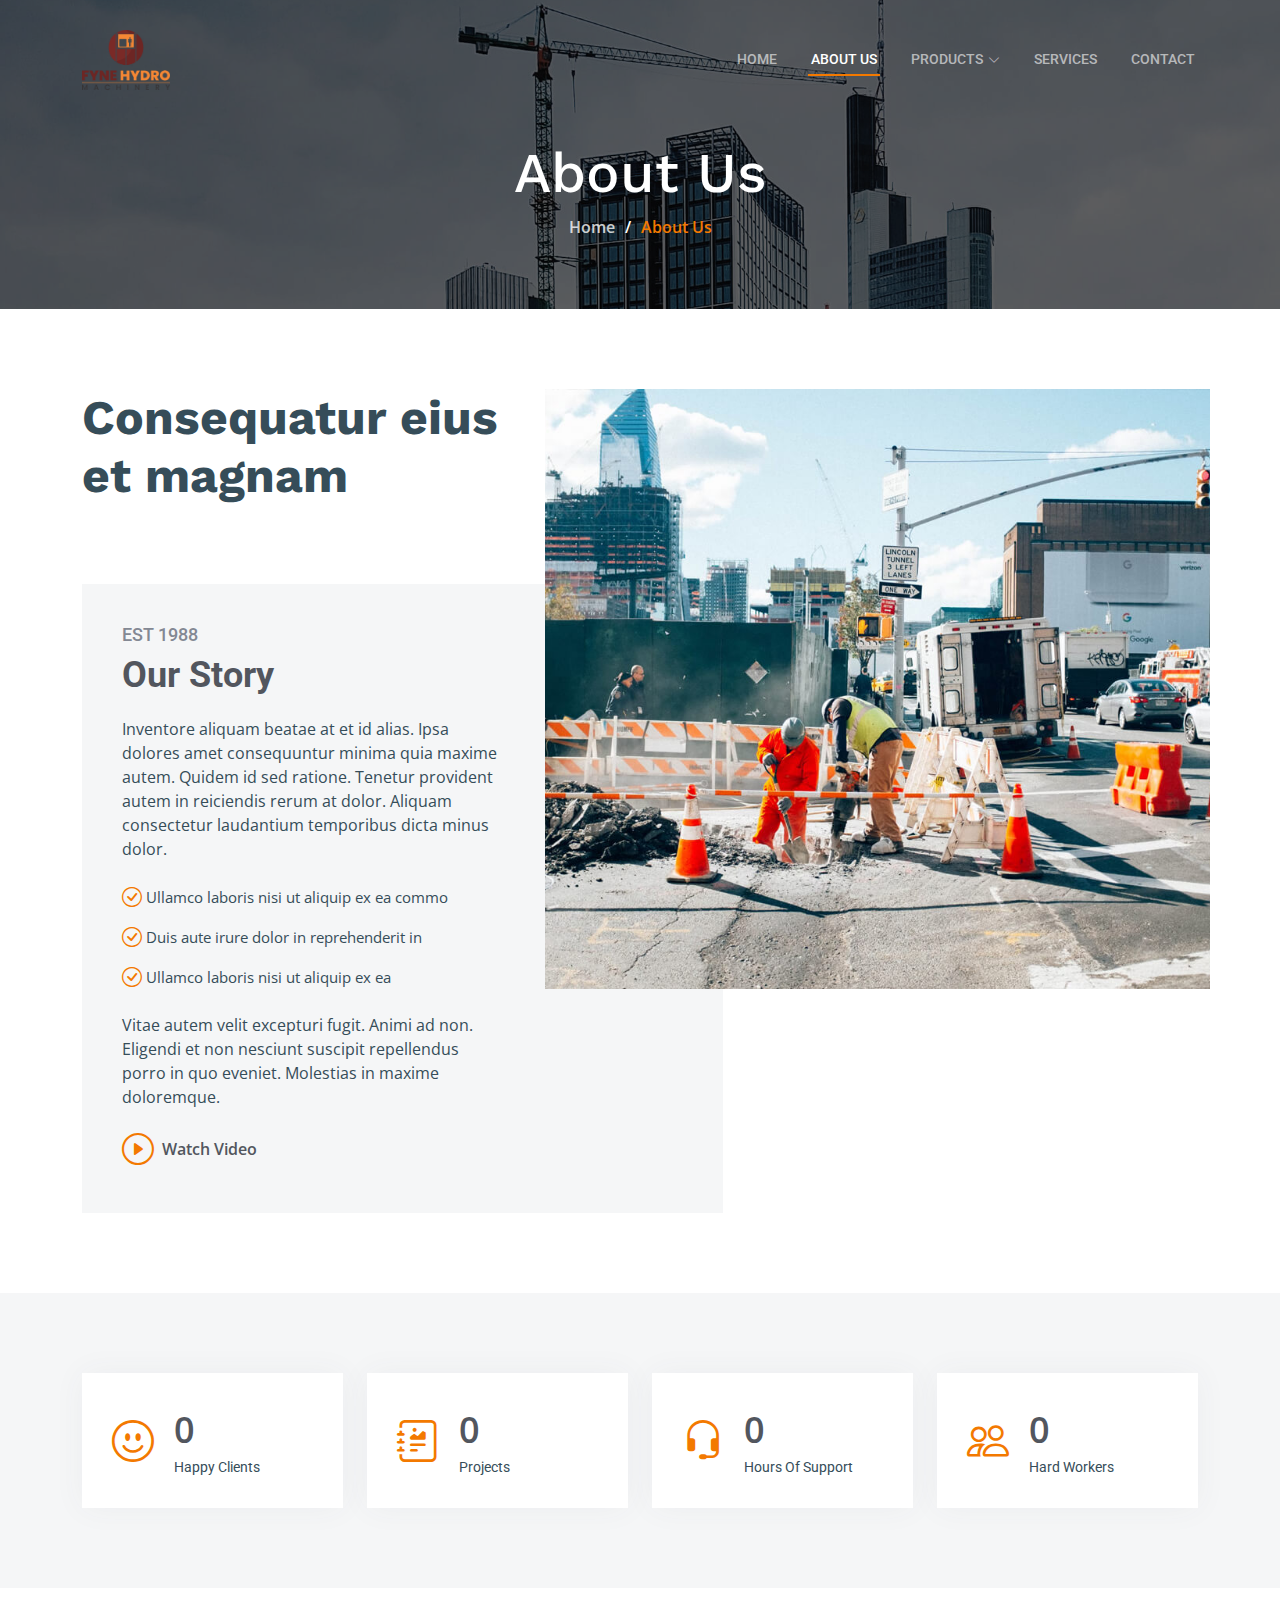
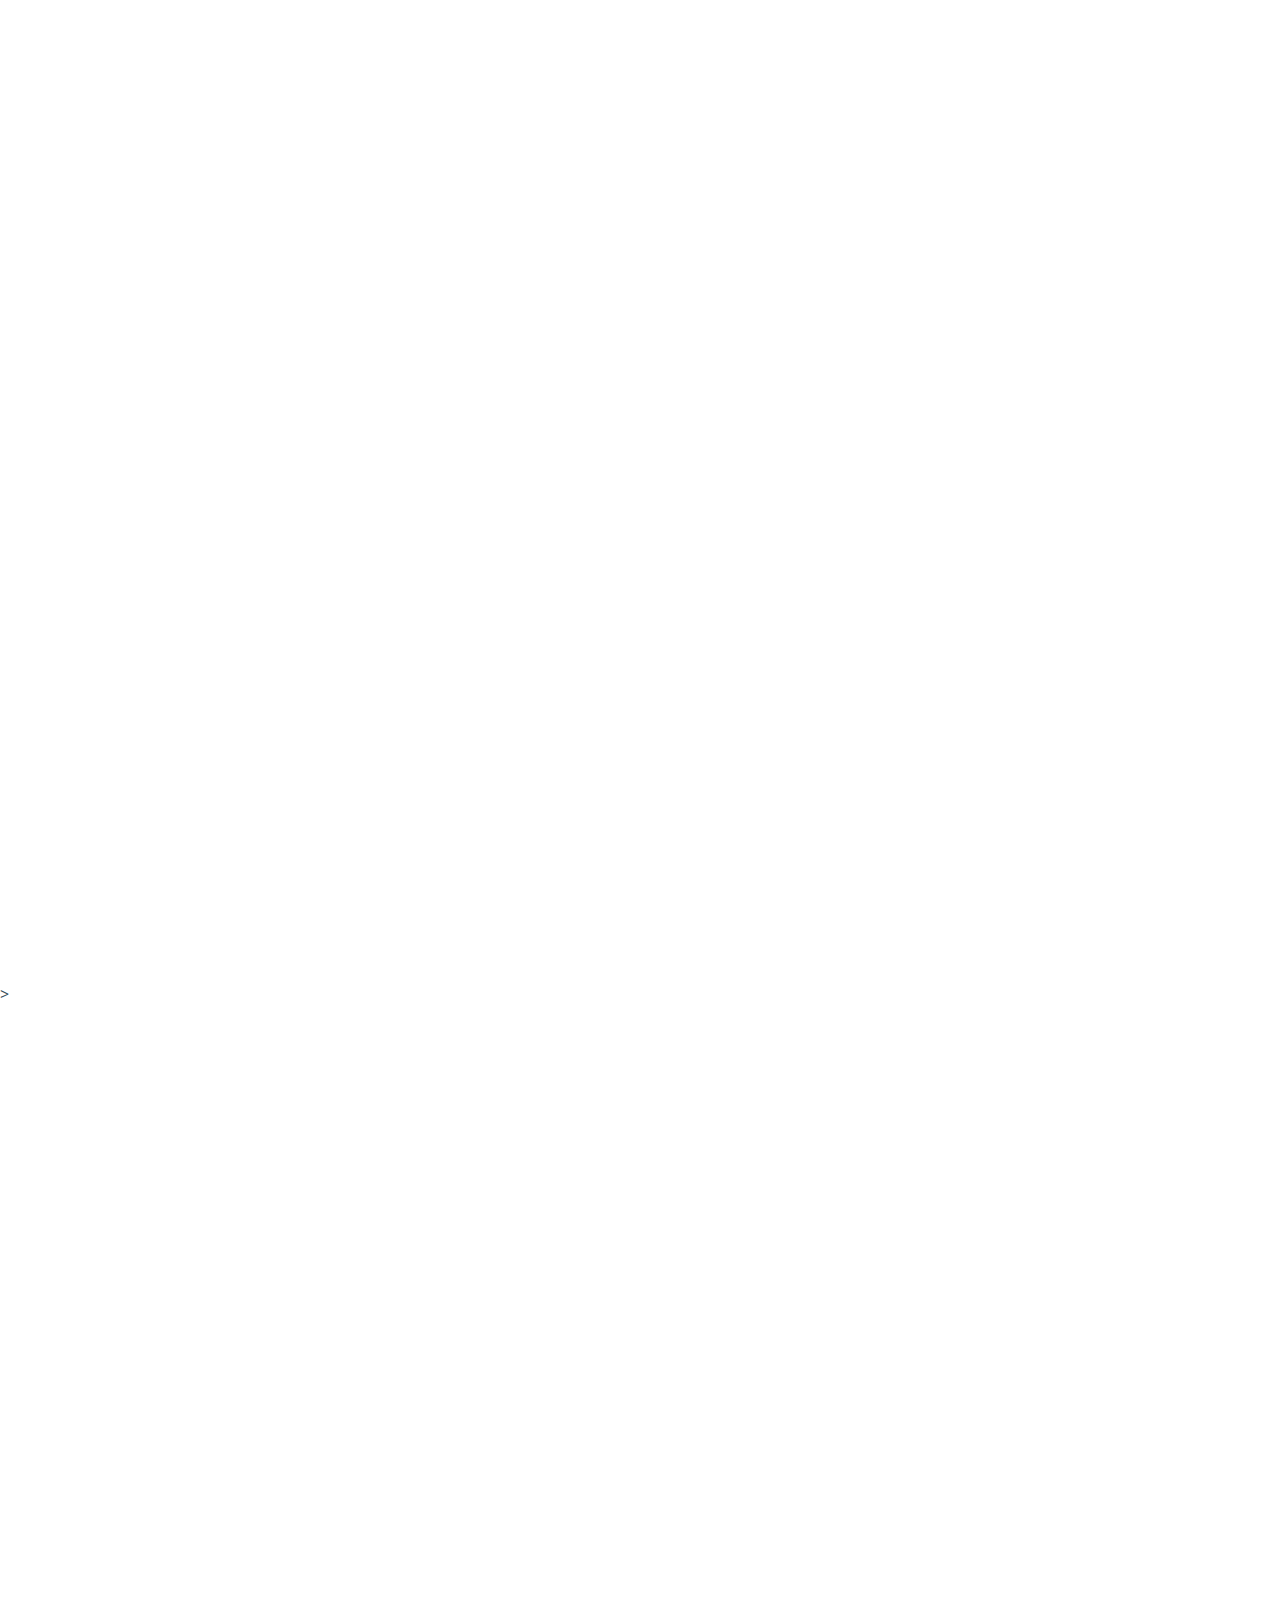
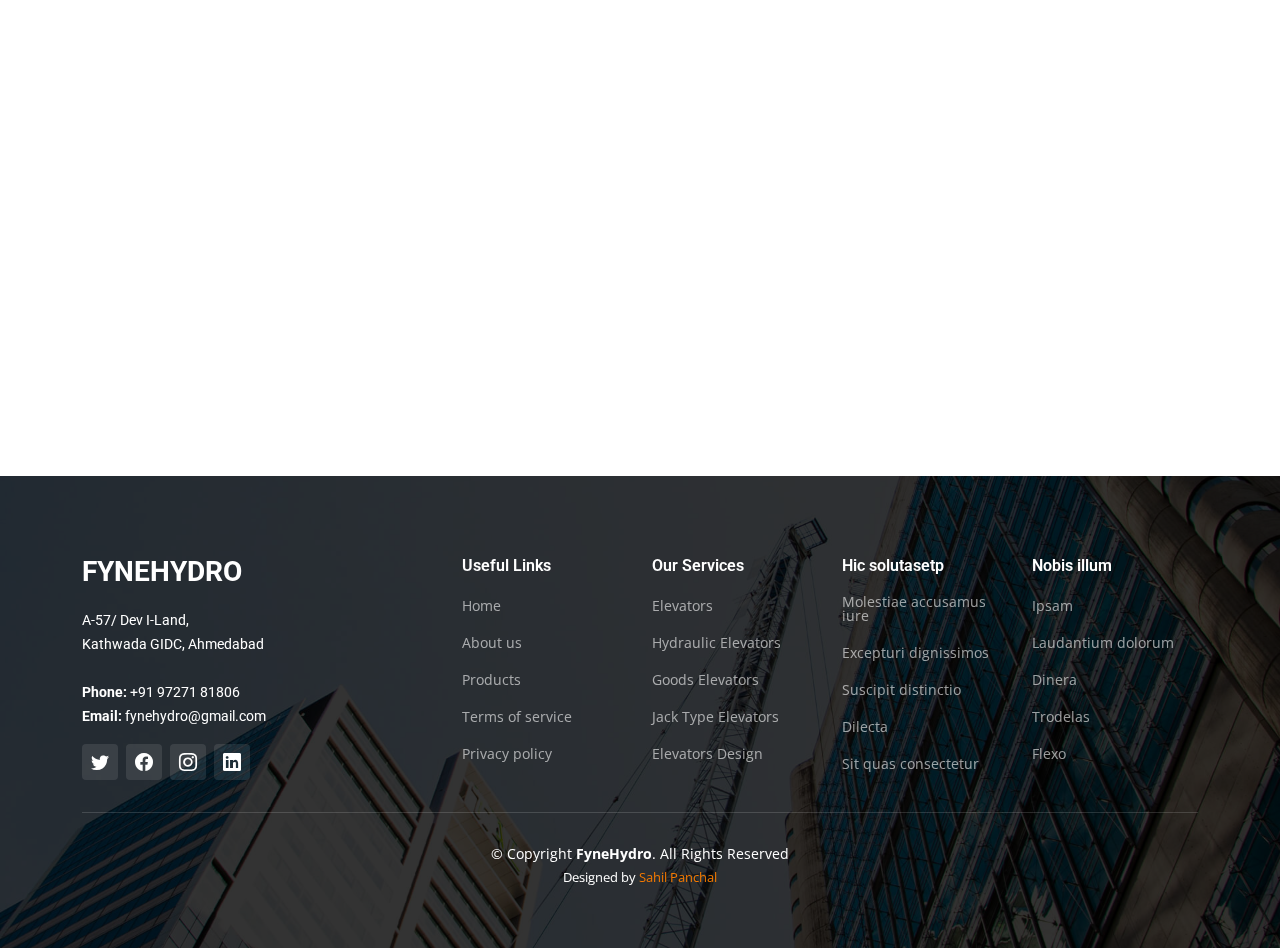
==== commit 8fcc11cb: "Add files via upload" ====
--- a/about.html
+++ b/about.html
@@ -49,7 +49,6 @@
         <ul>
           <li><a href="index.html">Home</a></li>
           <li><a href="about.html" class="active">About Us</a></li>
-          <li><a href="services.html">Services</a></li>
           <!-- <li><a href="blog.html">Blog</a></li> -->
           <li class="dropdown"><a href="products.html"><span>Products</span> <i class="bi bi-chevron-down dropdown-indicator"></i></a>
             <ul>
@@ -69,6 +68,7 @@
             </ul>
           </li>
           <!-- <li><a href="index.html">Quality</a></li> -->
+          <li><a href="services.html">Services</a></li>
           <li><a href="contact.html">Contact</a></li>
         </ul>
       </nav><!-- .navbar -->
@@ -401,7 +401,7 @@
     </section><!-- End Our Team Section -->
 
     <!-- ======= Testimonials Section ======= -->
-    <section id="testimonials" class="testimonials section-bg">
+    <!-- <section id="testimonials" class="testimonials section-bg">
       <div class="container" data-aos="fade-up">
 
         <div class="section-header">
@@ -428,9 +428,10 @@
                   </p>
                 </div>
               </div>
-            </div><!-- End testimonial item -->
-
-            <div class="swiper-slide">
+            </div> -->
+            <!-- End testimonial item -->
+
+            <!-- <div class="swiper-slide">
               <div class="testimonial-wrap">
                 <div class="testimonial-item">
                   <img src="assets/img/testimonials/testimonials-2.jpg" class="testimonial-img" alt="">
@@ -446,9 +447,10 @@
                   </p>
                 </div>
               </div>
-            </div><!-- End testimonial item -->
-
-            <div class="swiper-slide">
+            </div> -->
+            <!-- End testimonial item -->
+
+            <!-- <div class="swiper-slide">
               <div class="testimonial-wrap">
                 <div class="testimonial-item">
                   <img src="assets/img/testimonials/testimonials-3.jpg" class="testimonial-img" alt="">
@@ -464,9 +466,10 @@
                   </p>
                 </div>
               </div>
-            </div><!-- End testimonial item -->
-
-            <div class="swiper-slide">
+            </div> -->
+            <!-- End testimonial item -->
+
+            <!-- <div class="swiper-slide">
               <div class="testimonial-wrap">
                 <div class="testimonial-item">
                   <img src="assets/img/testimonials/testimonials-4.jpg" class="testimonial-img" alt="">
@@ -482,9 +485,10 @@
                   </p>
                 </div>
               </div>
-            </div><!-- End testimonial item -->
-
-            <div class="swiper-slide">
+            </div> -->
+            <!-- End testimonial item -->
+
+            <!-- <div class="swiper-slide">
               <div class="testimonial-wrap">
                 <div class="testimonial-item">
                   <img src="assets/img/testimonials/testimonials-5.jpg" class="testimonial-img" alt="">
@@ -500,14 +504,16 @@
                   </p>
                 </div>
               </div>
-            </div><!-- End testimonial item -->
-
-          </div>
+            </div> -->
+            <!-- End testimonial item -->
+
+          <!-- </div>
           <div class="swiper-pagination"></div>
         </div>
 
-      </div>
-    </section><!-- End Testimonials Section -->
+      </div> -->
+    </section>
+    <!-- End Testimonials Section -->
 
   </main><!-- End #main -->
 
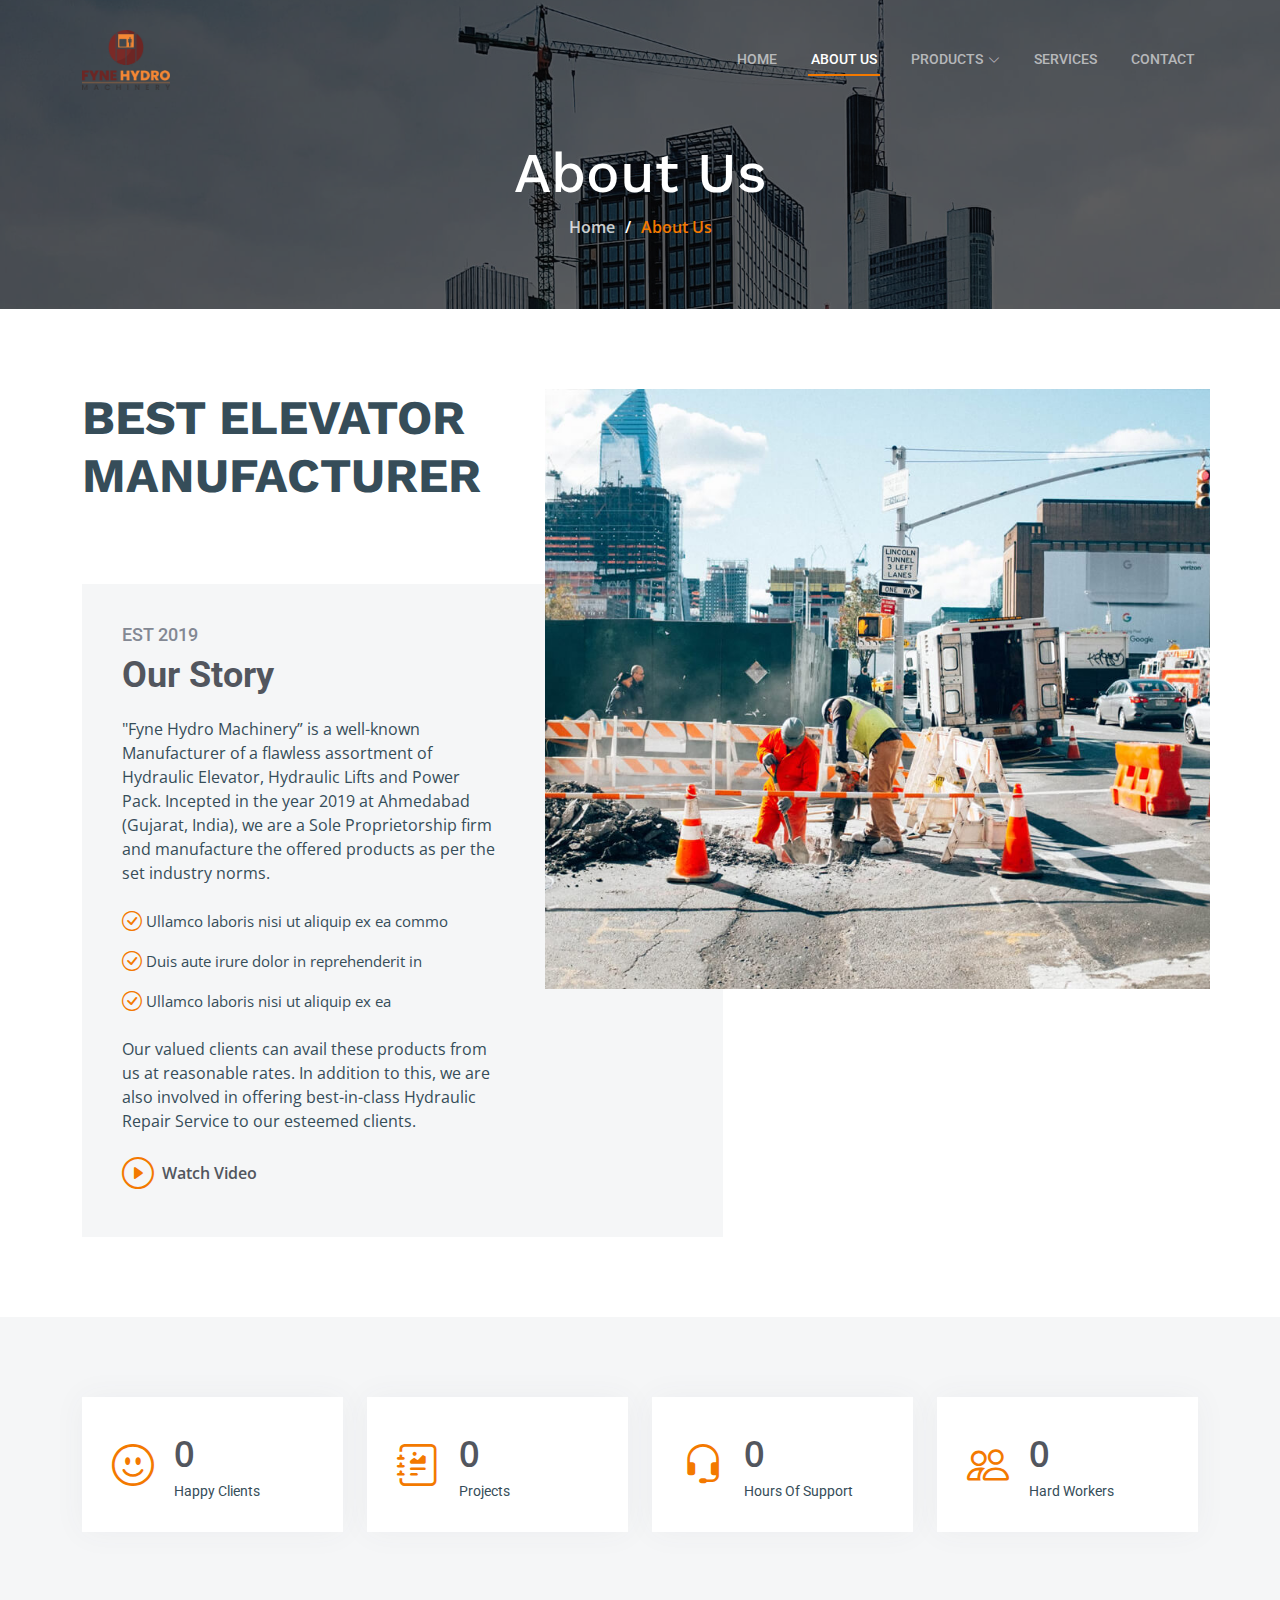
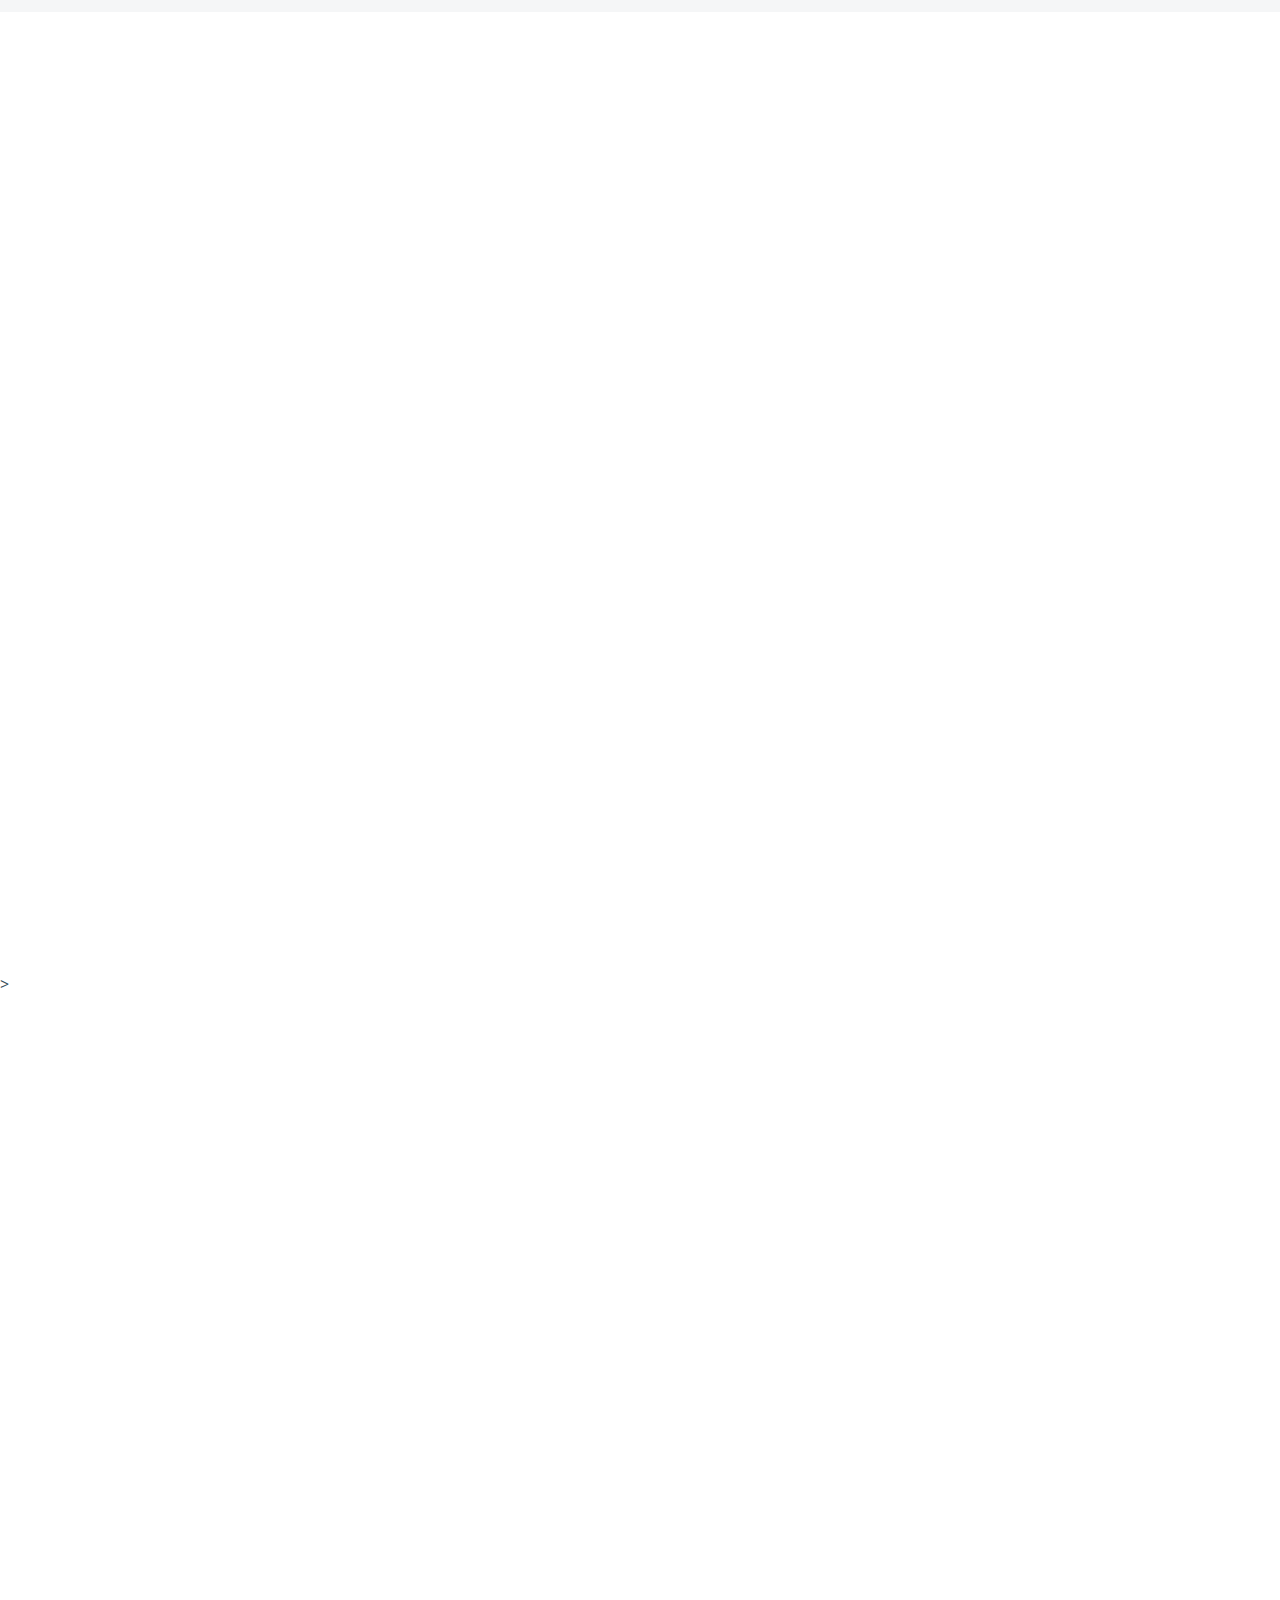
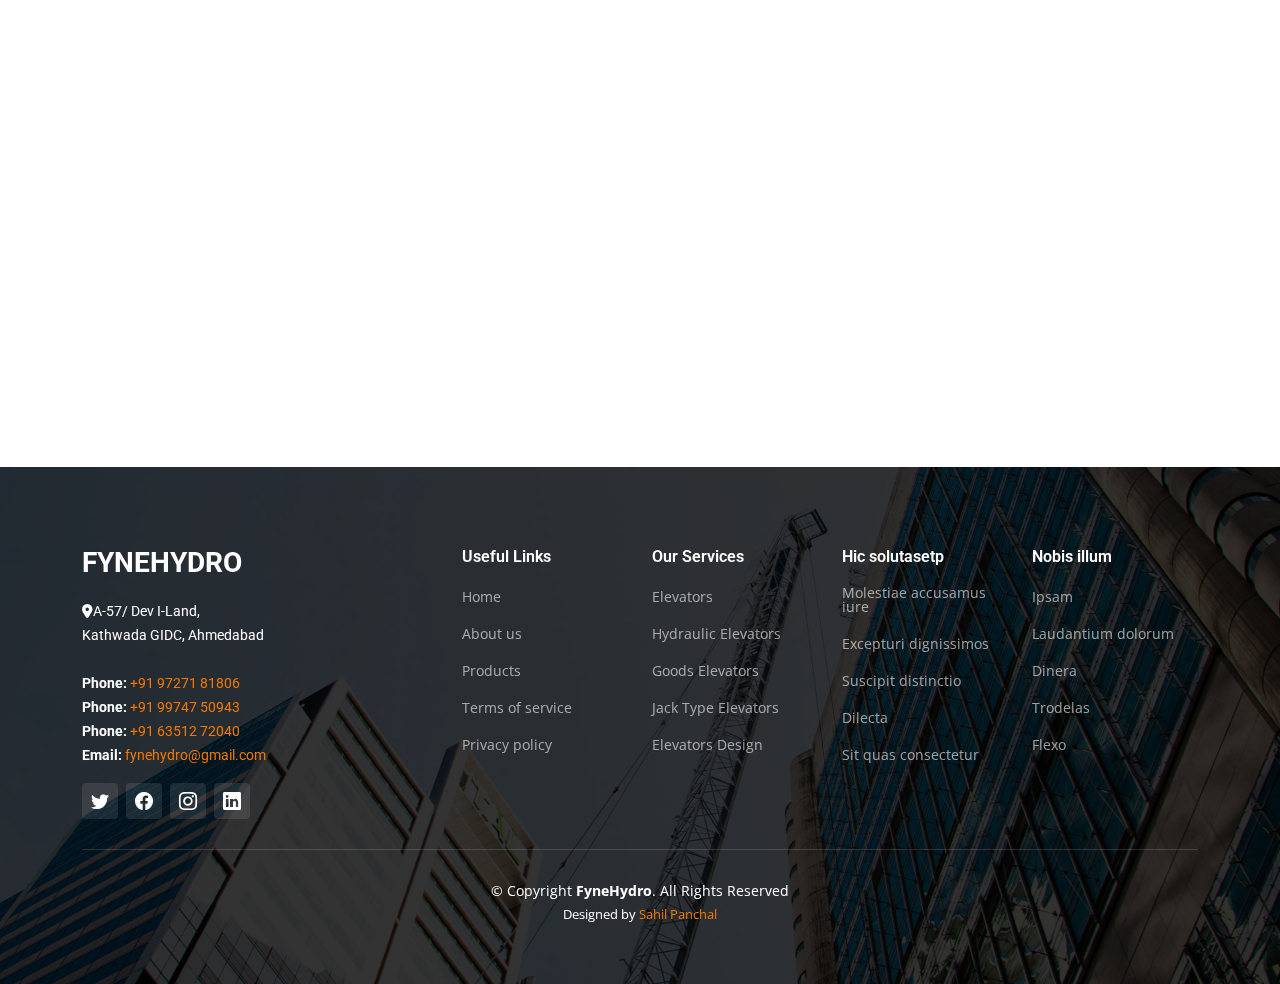
==== commit 7f8075b3: "Add files via upload" ====
--- a/about.html
+++ b/about.html
@@ -100,17 +100,17 @@
           <div class="col-lg-7 about-img" style="background-image: url(assets/img/about.jpg);"></div>
 
           <div class="col-lg-7">
-            <h2>Consequatur eius et magnam</h2>
+            <h2>BEST ELEVATOR MANUFACTURER</h2>
             <div class="our-story">
-              <h4>Est 1988</h4>
+              <h4>Est 2019</h4>
               <h3>Our Story</h3>
-              <p>Inventore aliquam beatae at et id alias. Ipsa dolores amet consequuntur minima quia maxime autem. Quidem id sed ratione. Tenetur provident autem in reiciendis rerum at dolor. Aliquam consectetur laudantium temporibus dicta minus dolor.</p>
+              <p>"Fyne Hydro Machinery” is a well-known Manufacturer of a flawless assortment of Hydraulic Elevator, Hydraulic Lifts and Power Pack. Incepted in the year 2019 at Ahmedabad (Gujarat, India), we are a Sole Proprietorship firm and manufacture the offered products as per the set industry norms. </p>
               <ul>
                 <li><i class="bi bi-check-circle"></i> <span>Ullamco laboris nisi ut aliquip ex ea commo</span></li>
                 <li><i class="bi bi-check-circle"></i> <span>Duis aute irure dolor in reprehenderit in</span></li>
                 <li><i class="bi bi-check-circle"></i> <span>Ullamco laboris nisi ut aliquip ex ea</span></li>
               </ul>
-              <p>Vitae autem velit excepturi fugit. Animi ad non. Eligendi et non nesciunt suscipit repellendus porro in quo eveniet. Molestias in maxime doloremque.</p>
+              <p>Our valued clients can avail these products from us at reasonable rates. In addition to this, we are also involved in offering best-in-class Hydraulic Repair Service to our esteemed clients.</p>
 
               <div class="watch-video d-flex align-items-center position-relative">
                 <i class="bi bi-play-circle"></i>
@@ -184,13 +184,19 @@
           <div class="col-lg-6 img-bg" style="background-image: url(assets/img/alt-services.jpg);" data-aos="zoom-in" data-aos-delay="100"></div>
 
           <div class="col-lg-5 d-flex flex-column justify-content-center">
-            <h3>Enim quis est voluptatibus aliquid consequatur fugiat</h3>
-            <p>Esse voluptas cumque vel exercitationem. Reiciendis est hic accusamus. Non ipsam et sed minima temporibus laudantium. Soluta voluptate sed facere corporis dolores excepturi</p>
-
+            <h3>Why Choose Us?</h3>
+            <p>Leveraging on our years of industry experience, we have been able to provide best quality products to our esteemed clients. Some of the vital factors that help us in staying ahead of our counterparts are:</p>
+            <!-- Advance infrastructure base
+            Experienced and skilled workforce
+            Superior quality products
+            Ethical business policies
+            Market leading prices
+            Wide distribution network
+            Timely delivery -->
             <div class="icon-box d-flex position-relative" data-aos="fade-up" data-aos-delay="100">
               <i class="bi bi-easel flex-shrink-0"></i>
               <div>
-                <h4><a href="" class="stretched-link">Lorem Ipsum</a></h4>
+                <h4><a href="" class="stretched-link">Advance infrastructure base</a></h4>
                 <p>Voluptatum deleniti atque corrupti quos dolores et quas molestias excepturi sint occaecati cupiditate non provident</p>
               </div>
             </div><!-- End Icon Box -->
@@ -198,7 +204,7 @@
             <div class="icon-box d-flex position-relative" data-aos="fade-up" data-aos-delay="200">
               <i class="bi bi-patch-check flex-shrink-0"></i>
               <div>
-                <h4><a href="" class="stretched-link">Nemo Enim</a></h4>
+                <h4><a href="" class="stretched-link">Superior quality products</a></h4>
                 <p>At vero eos et accusamus et iusto odio dignissimos ducimus qui blanditiis praesentium voluptatum deleniti atque</p>
               </div>
             </div><!-- End Icon Box -->
@@ -206,7 +212,7 @@
             <div class="icon-box d-flex position-relative" data-aos="fade-up" data-aos-delay="300">
               <i class="bi bi-brightness-high flex-shrink-0"></i>
               <div>
-                <h4><a href="" class="stretched-link">Dine Pad</a></h4>
+                <h4><a href="" class="stretched-link">Market leading prices</a></h4>
                 <p>Explicabo est voluptatum asperiores consequatur magnam. Et veritatis odit. Sunt aut deserunt minus aut eligendi omnis</p>
               </div>
             </div><!-- End Icon Box -->
@@ -214,7 +220,7 @@
             <div class="icon-box d-flex position-relative" data-aos="fade-up" data-aos-delay="400">
               <i class="bi bi-brightness-high flex-shrink-0"></i>
               <div>
-                <h4><a href="" class="stretched-link">Tride clov</a></h4>
+                <h4><a href="" class="stretched-link">Timely delivery</a></h4>
                 <p>Est voluptatem labore deleniti quis a delectus et. Saepe dolorem libero sit non aspernatur odit amet. Et eligendi</p>
               </div>
             </div><!-- End Icon Box -->
@@ -528,10 +534,12 @@
             <div class="footer-info">
               <h3>FyneHydro</h3>
               <p>
-                A-57/ Dev I-Land, <br>
+                <i class="fa-solid fa-location-dot"></i>A-57/ Dev I-Land, <br>
                 Kathwada GIDC, Ahmedabad<br><br>
-                <strong>Phone:</strong> +91 97271 81806<br>
-                <strong>Email:</strong> fynehydro@gmail.com<br>
+                <strong>Phone:</strong> <a href="tel:+919727181806">+91 97271 81806</a><br>
+                <strong>Phone:</strong> <a href="tel:+919974750943">+91 99747 50943</a><br>
+                <strong>Phone:</strong> <a href="tel:+916351272040">+91 63512 72040</a><br>
+                <strong>Email:</strong> <a href="mailto:fynehydro@gmail.com">fynehydro@gmail.com</a><br>
               </p>
               <div class="social-links d-flex mt-3">
                 <a href="#" class="d-flex align-items-center justify-content-center"><i class="bi bi-twitter"></i></a>
